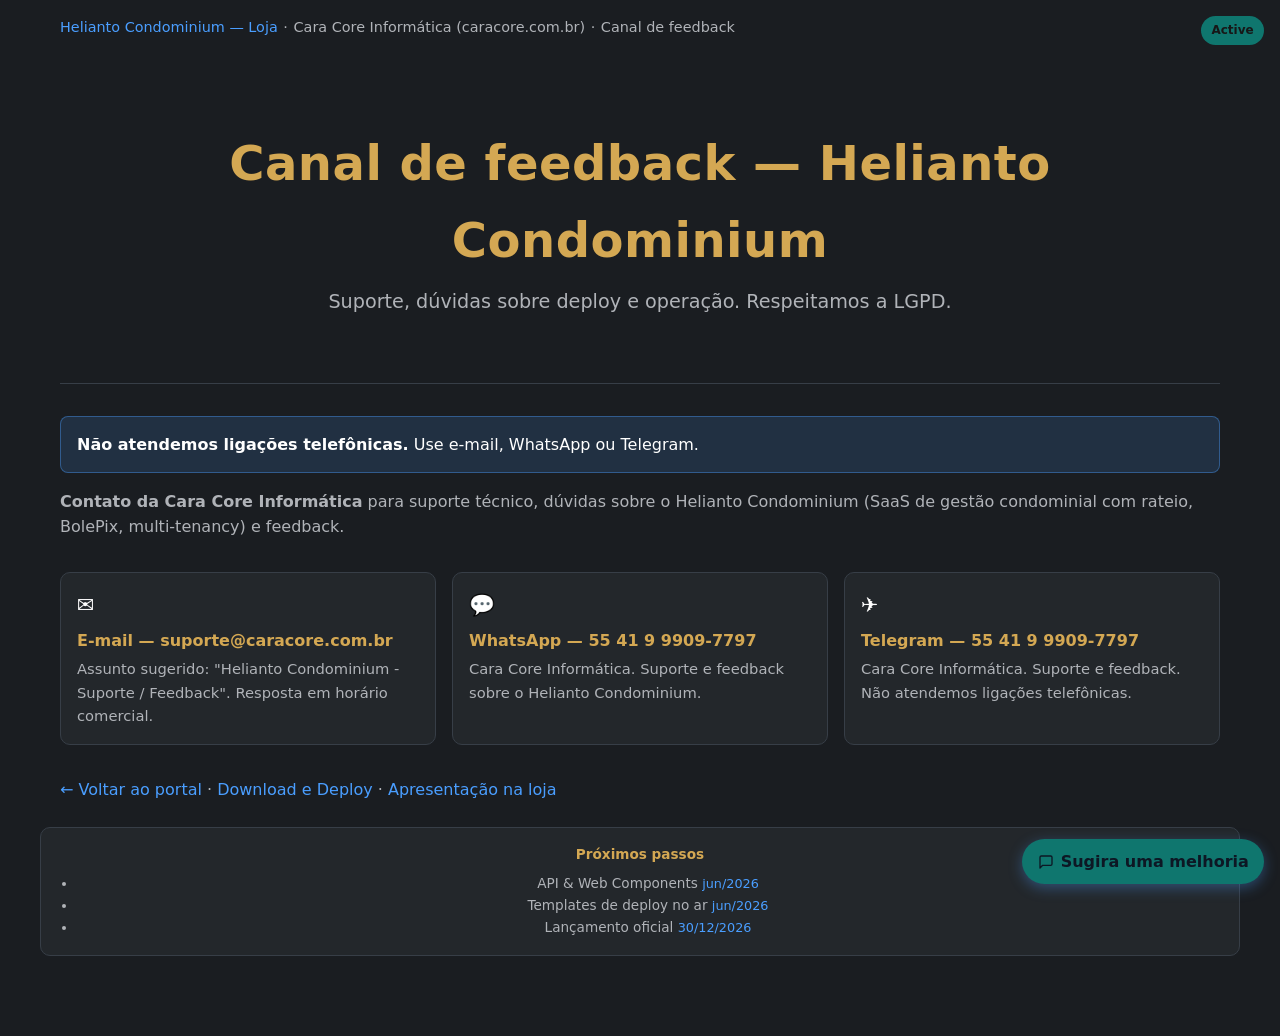
==== docs/feedback/index.html @ 145bb481 "fix: alinha docs/feedback/index.html e limpa assets obsoletos de CSO/PDV" ====
<!DOCTYPE html>
<html lang="pt-BR">
<head>
    <meta charset="UTF-8">
    <meta name="viewport" content="width=device-width, initial-scale=1.0">
    <title>Canal de feedback — Helianto Condominium | Cara Core Informática</title>
    <meta name="description" content="Suporte e feedback do Helianto Condominium: e-mail suporte@caracore.com.br, WhatsApp e Telegram. Plataforma SaaS de gestão condominial. Não atendemos ligações telefônicas.">
    <link rel="icon" href="../favicon.ico" type="image/x-icon">
    <link rel="stylesheet" href="../assets/css/styles.css">
    <link rel="stylesheet" href="../assets/caracore-core-typography.css">
    <link rel="stylesheet" href="../assets/caracore-institutional-components.css">
</head>
<body class="page-canal">
    <div class="wrapper">
        <nav class="breadcrumb" aria-label="Navegação">
            <a href="../index.html">Helianto Condominium — Loja</a>
            <span> · </span>
            <span>Cara Core Informática (caracore.com.br)</span>
            <span> · </span>
            <span>Canal de feedback</span>
        </nav>

        <header>
            <h1>Canal de feedback — Helianto Condominium</h1>
            <p class="subtitle">Suporte, dúvidas sobre deploy e operação. Respeitamos a LGPD.</p>
        </header>

        <div class="no-phone"><strong>Não atendemos ligações telefônicas.</strong> Use e-mail, WhatsApp ou Telegram.</div>

        <section class="intro">
            <p><strong>Contato da Cara Core Informática</strong> para suporte técnico, dúvidas sobre o Helianto Condominium (SaaS de gestão condominial com rateio, BolePix, multi-tenancy) e feedback.</p>
        </section>

        <section class="channels">
            <div class="channel-card" role="text">
                <div class="icon">✉️</div>
                <div class="title">E-mail — suporte@caracore.com.br</div>
                <div class="desc">Assunto sugerido: &quot;Helianto Condominium - Suporte / Feedback&quot;. Resposta em horário comercial.</div>
            </div>
            <div class="channel-card" role="text">
                <div class="icon">💬</div>
                <div class="title">WhatsApp — 55 41 9 9909-7797</div>
                <div class="desc">Cara Core Informática. Suporte e feedback sobre o Helianto Condominium.</div>
            </div>
            <div class="channel-card" role="text">
                <div class="icon">✈️</div>
                <div class="title">Telegram — 55 41 9 9909-7797</div>
                <div class="desc">Cara Core Informática. Suporte e feedback. Não atendemos ligações telefônicas.</div>
            </div>
        </section>

        <nav class="back">
            <a href="../index.html">← Voltar ao portal</a> · <a href="../download.html">Download e Deploy</a> · <a href="../index.html">Apresentação na loja</a>
        </nav>
    </div>
    <script src="../assets/js/main.js"></script>
    <div class="evo-beta-wrap" aria-hidden="true"><span class="evo-beta-badge" style="background-color: #0f766e;" title="Vitrine Oficial">Active<span class="evo-beta-tooltip">Esta é a loja oficial de releases e guias do Helianto Condominium.</span></span></div>
    <footer class="evo-roadmap-footer" role="contentinfo"><p class="evo-roadmap-title">Próximos passos</p><ul class="evo-roadmap-list"><li>API &amp; Web Components <span class="evo-roadmap-tag">jun/2026</span></li><li>Templates de deploy no ar <span class="evo-roadmap-tag">jun/2026</span></li><li>Lançamento oficial <span class="evo-roadmap-tag">30/12/2026</span></li></ul></footer>
    <div class="evo-feedback-fab"><a href="../canal-feedback.html" class="evo-feedback-btn" style="background-color: #0f766e;" aria-label="Canal de feedback da loja"><svg xmlns="http://www.w3.org/2000/svg" viewBox="0 0 24 24" fill="none" stroke="currentColor" stroke-width="2" stroke-linecap="round" stroke-linejoin="round"><path d="M21 15a2 2 0 0 1-2 2H7l-4 4V5a2 2 0 0 1 2-2h14a2 2 0 0 1 2 2z"/></svg> Sugira uma melhoria</a></div>
</body>
</html>
---- docs/assets/css/styles.css ----
:root {
    --bg-dark: #1a1d21;
    --bg-card: #23272b;
    --bg-card-hover: #2a2e33;
    --bg-elevated: #15191d;
    --text-primary: #ffffff;
    --text-secondary: #b0b3b8;
    --accent-gold: #d4a853;
    --accent-blue: #4a9eff;
    --accent-green: #47b36b;
    --accent-purple: #8b5cf6;
    --border: #373e47;
    --shadow: rgba(0, 0, 0, 0.3);
}

* {
    box-sizing: border-box;
}

body {
    background: var(--bg-dark);
    color: var(--text-primary);
    font-family: system-ui, "Segoe UI", Roboto, "Helvetica Neue", Arial, sans-serif;
    margin: 0;
    padding: 0;
    line-height: 1.6;
}

.wrapper {
    max-width: 1200px;
    margin: 0 auto;
    padding: 0 20px;
}

header {
    padding: 50px 20px;
    text-align: center;
    border-bottom: 1px solid var(--border);
    margin-bottom: 2rem;
}

h1 {
    color: var(--accent-gold);
    font-size: 3em;
    margin: 0 0 0.5rem 0;
    font-weight: 700;
}

.subtitle {
    color: var(--text-secondary);
    font-size: 1.2em;
    margin: 0 0 1rem 0;
    font-weight: 400;
}

.tagline {
    color: var(--text-primary);
    font-size: 1em;
    margin: 0;
    font-weight: 300;
}

section {
    margin-bottom: 2rem;
}

.methodology {
    display: grid;
    grid-template-columns: 1fr;
    gap: 1rem;
}

@media (min-width: 768px) {
    .methodology {
        grid-template-columns: repeat(2, 1fr);
    }
}

.card {
    background: var(--bg-card);
    border: 1px solid var(--border);
    border-radius: 8px;
    padding: 1.5rem;
    box-shadow: 0 2px 8px var(--shadow);
    transition: all 0.3s ease;
}

.card:hover {
    background: var(--bg-card-hover);
    box-shadow: 0 4px 12px var(--shadow);
}

.card h2 {
    color: var(--accent-gold);
    margin-top: 0;
    font-size: 1.5em;
    font-weight: 600;
}

.card p {
    color: var(--text-secondary);
    margin-bottom: 0;
}

.card-differential {
    border-left: 4px solid var(--accent-gold);
}

.nav-section-title {
    text-align: center;
    color: var(--text-secondary);
    font-size: 1.2em;
    margin: 2rem 0 1rem 0;
    font-weight: 500;
}

.nav-grid {
    display: grid;
    grid-template-columns: repeat(auto-fit, minmax(300px, 1fr));
    gap: 1rem;
    margin-bottom: 2rem;
}

.nav-card {
    background: var(--bg-card);
    border: 1px solid var(--border);
    border-radius: 8px;
    padding: 1.5rem;
    text-decoration: none;
    color: inherit;
    display: block;
    transition: all 0.3s ease;
    box-shadow: 0 2px 8px var(--shadow);
}

.nav-card:hover {
    background: var(--bg-card-hover);
    transform: translateY(-2px);
    box-shadow: 0 4px 12px var(--shadow);
    text-decoration: none;
    color: inherit;
}

.nav-card .icon {
    display: block;
    width: 48px;
    height: 48px;
    margin: 0 auto 1rem auto;
    color: var(--accent-blue);
}

.nav-card h3 {
    color: var(--accent-gold);
    margin: 0 0 0.5rem 0;
    font-size: 1.2em;
    font-weight: 600;
}

.nav-card p {
    color: var(--text-secondary);
    margin: 0;
    font-size: 0.9em;
}

.nav-card-ambiental .icon {
    color: #4ade80;
}

.nav-card-mineracao .icon {
    color: var(--accent-gold);
}

.nav-card-campo-largo .icon {
    color: var(--accent-blue);
}

.download-btn {
    display: inline-block;
    padding: 15px 30px;
    background: var(--accent-gold);
    color: var(--bg-dark);
    text-decoration: none;
    border-radius: 8px;
    font-size: 1.2em;
    font-weight: 600;
    transition: all 0.3s ease;
    margin-top: 1rem;
}

.download-btn:hover {
    background: #e6c055;
    transform: translateY(-2px);
    box-shadow: 0 4px 12px rgba(212, 168, 83, 0.3);
}

.note {
    font-style: italic;
    margin-top: 20px;
    color: var(--text-secondary);
}

.breadcrumb {
    display: flex;
    flex-wrap: wrap;
    align-items: center;
    gap: 0.35rem;
    padding: 1rem 0;
    margin-bottom: 1.25rem;
    color: var(--text-secondary);
    font-size: 0.9rem;
}

.breadcrumb a {
    color: var(--accent-blue);
    text-decoration: none;
}

.breadcrumb a:hover {
    text-decoration: underline;
}

.cso-launch-banner {
    border: 1px solid rgba(74, 158, 255, 0.3);
    border-left: 5px solid var(--accent-blue);
    border-radius: 10px;
    background: linear-gradient(90deg, rgba(74, 158, 255, 0.16), rgba(74, 158, 255, 0.05));
    padding: 1rem 1.25rem;
    margin-bottom: 1rem;
}

.cso-launch-label {
    margin: 0 0 0.35rem 0;
    color: var(--accent-blue);
    font-weight: 700;
    letter-spacing: 0.03em;
    text-transform: uppercase;
    font-size: 0.78rem;
}

.cso-launch-date {
    margin: 0;
    color: var(--text-primary);
}

.cso-prelaunch-banner {
    border: 1px solid rgba(212, 168, 83, 0.35);
    border-left: 5px solid var(--accent-gold);
    border-radius: 10px;
    background: linear-gradient(90deg, rgba(212, 168, 83, 0.12), rgba(74, 158, 255, 0.07));
    padding: 1rem 1.25rem;
}

.cso-prelaunch-label {
    margin: 0 0 0.35rem 0;
    color: var(--accent-gold);
    font-weight: 700;
    letter-spacing: 0.03em;
    text-transform: uppercase;
    font-size: 0.78rem;
}

.cso-prelaunch-title {
    margin: 0;
    color: var(--text-primary);
}

.hero-cta {
    background: var(--bg-card);
    border: 1px solid var(--border);
    border-radius: 12px;
    padding: 1.5rem;
    box-shadow: 0 2px 8px var(--shadow);
}

.hero-label {
    margin: 0 0 0.5rem 0;
    color: var(--accent-blue);
    font-weight: 700;
    font-size: 0.85rem;
    letter-spacing: 0.02em;
    text-transform: uppercase;
}

.hero-title {
    margin: 0;
    color: var(--text-primary);
    font-size: 2rem;
    line-height: 1.2;
}

.hero-contexto-cliente {
    margin: 1.2rem 0;
}

.hero-contexto-cliente img {
    width: 100%;
    max-width: 720px;
    height: auto;
    display: block;
    border-radius: 10px;
    border: 1px solid var(--border);
}

.hero-contexto-caption {
    margin-top: 0.7rem;
    color: var(--text-secondary);
    font-size: 0.92rem;
}

.hero-desc {
    color: var(--text-secondary);
}

.cta-buttons {
    display: flex;
    flex-wrap: wrap;
    gap: 0.75rem;
    margin: 1.25rem 0;
}

.cta-btn {
    display: inline-flex;
    align-items: center;
    justify-content: center;
    padding: 0.72rem 1.1rem;
    border-radius: 8px;
    border: 1px solid transparent;
    text-decoration: none;
    font-weight: 600;
    transition: all 0.25s ease;
}

.cta-btn-primary {
    background: var(--accent-gold);
    border-color: var(--accent-gold);
    color: #171717;
}

.cta-btn-primary:hover {
    background: #e6c055;
    border-color: #e6c055;
    transform: translateY(-1px);
}

.cta-btn-secondary {
    background: transparent;
    border-color: var(--accent-blue);
    color: var(--accent-blue);
}

.cta-btn-secondary:hover {
    background: rgba(74, 158, 255, 0.12);
}

.hero-pillars {
    display: grid;
    grid-template-columns: repeat(3, minmax(0, 1fr));
    gap: 0.75rem;
}

.hero-pillar-item {
    background: #1f2328;
    border: 1px solid var(--border);
    border-radius: 8px;
    padding: 0.85rem;
    color: var(--text-primary);
}

.hero-pillar-item span {
    color: var(--text-secondary);
    font-size: 0.9rem;
}

.cso-content {
    display: grid;
    gap: 1.1rem;
}

.cso-overview,
.cso-tech-specs,
.cso-launch-info,
.cso-links {
    background: var(--bg-card);
    border: 1px solid var(--border);
    border-radius: 10px;
    padding: 1.1rem 1.2rem;
}

.cso-overview h3,
.cso-tech-specs h3,
.cso-launch-info h3,
.cso-links h3 {
    margin: 0 0 0.7rem 0;
    color: var(--accent-gold);
}

.cso-overview p,
.cso-tech-specs p,
.cso-launch-info p,
.cso-links li {
    color: var(--text-secondary);
}

.cso-links ul {
    margin: 0;
    padding-left: 1rem;
}

.cso-links a {
    color: var(--accent-blue);
    text-decoration: none;
}

.cso-links a:hover {
    text-decoration: underline;
}

.cso-features-grid {
    display: grid;
    grid-template-columns: repeat(3, minmax(0, 1fr));
    gap: 1rem;
}

.cso-feature-card {
    background: var(--bg-card);
    border: 1px solid var(--border);
    border-radius: 10px;
    padding: 1rem;
    box-shadow: 0 2px 8px var(--shadow);
}

.cso-feature-card h4 {
    margin: 0 0 0.5rem 0;
    color: var(--accent-gold);
}

.cso-feature-card p {
    margin: 0;
    color: var(--text-secondary);
}

.specs-grid {
    display: grid;
    grid-template-columns: repeat(2, minmax(0, 1fr));
    gap: 0.7rem;
}

.spec-item {
    background: var(--bg-elevated);
    border: 1px solid var(--border);
    border-radius: 8px;
    padding: 0.65rem 0.75rem;
    color: var(--text-secondary);
}

.download-notice {
    background: rgba(74, 158, 255, 0.15);
    border: 1px solid rgba(74, 158, 255, 0.4);
    border-radius: 8px;
    padding: 0.9rem 1rem;
    color: var(--text-primary);
}

.download-back,
.feedback-back {
    margin: 1.25rem 0 2rem 0;
    display: flex;
    flex-wrap: wrap;
    gap: 0.65rem;
}

.page-feedback .wrapper,
.download-page .wrapper {
    padding-bottom: 2rem;
}

.requirements-section ul,
.verification-section ul,
.installation-section ol {
    color: var(--text-secondary);
    margin: 0;
    padding-left: 1.15rem;
}

.requirements-section li,
.verification-section li,
.installation-section li {
    margin-bottom: 0.5rem;
}

.no-phone {
    background: rgba(74, 158, 255, 0.15);
    border: 1px solid rgba(74, 158, 255, 0.4);
    color: var(--text-primary);
    border-radius: 8px;
    padding: 0.9rem 1rem;
    margin-bottom: 1rem;
}

.intro {
    color: var(--text-secondary);
}

.channels {
    display: grid;
    grid-template-columns: repeat(3, minmax(0, 1fr));
    gap: 1rem;
}

.channel-card {
    background: var(--bg-card);
    border: 1px solid var(--border);
    border-radius: 10px;
    text-decoration: none;
    color: inherit;
    padding: 1rem;
    transition: all 0.25s ease;
}

.channel-card:hover {
    background: var(--bg-card-hover);
    transform: translateY(-2px);
}

.channel-card .icon {
    font-size: 1.3rem;
    margin-bottom: 0.35rem;
}

.channel-card .title {
    color: var(--accent-gold);
    font-weight: 600;
    margin-bottom: 0.25rem;
}

.channel-card .desc {
    color: var(--text-secondary);
    font-size: 0.92rem;
}

.back,
.back-nav {
    margin: 1.5rem 0;
    color: var(--text-secondary);
}

.back a,
.back-nav a {
    color: var(--accent-blue);
    text-decoration: none;
}

.back a:hover,
.back-nav a:hover {
    text-decoration: underline;
}

.evo-beta-wrap {
    position: fixed;
    top: 1rem;
    right: 1rem;
    z-index: 30;
}

.evo-beta-badge {
    position: relative;
    display: inline-block;
    background: rgba(212, 168, 83, 0.95);
    color: #171717;
    border-radius: 999px;
    font-size: 0.75rem;
    font-weight: 700;
    padding: 0.3rem 0.65rem;
    cursor: default;
}

.evo-beta-tooltip {
    display: none;
    position: absolute;
    top: calc(100% + 8px);
    right: 0;
    width: 250px;
    background: var(--bg-card);
    border: 1px solid var(--border);
    color: var(--text-secondary);
    border-radius: 8px;
    padding: 0.7rem;
    font-size: 0.8rem;
    font-weight: 400;
    box-shadow: 0 2px 12px var(--shadow);
}

.evo-beta-badge:hover .evo-beta-tooltip {
    display: block;
}

.evo-roadmap-footer {
    max-width: 1200px;
    margin: 1.5rem auto 5rem auto;
    padding: 1rem 1.25rem;
    border: 1px solid var(--border);
    border-radius: 10px;
    background: var(--bg-card);
}

.evo-roadmap-title {
    margin: 0 0 0.5rem 0;
    color: var(--accent-gold);
    font-weight: 700;
}

.evo-roadmap-list {
    margin: 0;
    padding-left: 1rem;
    color: var(--text-secondary);
}

.evo-roadmap-tag {
    color: var(--accent-blue);
    font-size: 0.8rem;
}

.evo-feedback-fab {
    position: fixed;
    right: 1rem;
    bottom: 1rem;
    z-index: 25;
}

.evo-feedback-btn {
    display: inline-flex;
    align-items: center;
    gap: 0.45rem;
    background: var(--accent-blue);
    color: #0d1724;
    font-weight: 700;
    text-decoration: none;
    border-radius: 999px;
    padding: 0.6rem 0.95rem;
    box-shadow: 0 4px 14px rgba(74, 158, 255, 0.35);
}

.evo-feedback-btn svg {
    width: 16px;
    height: 16px;
}

.evo-feedback-btn:hover {
    background: #5cacf8;
}

footer {
    background: var(--bg-card);
    border-top: 1px solid var(--border);
    padding: 28px 20px;
    margin-top: 2rem;
    font-size: 0.85rem;
    color: var(--text-secondary);
    text-align: center;
}

footer p {
    margin-bottom: 8px;
}

footer a {
    color: var(--accent-blue);
    text-decoration: none;
}

footer a:hover {
    text-decoration: underline;
}

footer .soberania {
    margin-top: 16px;
    font-size: 0.8rem;
    opacity: 0.9;
}

footer .apostila-rodape {
    margin-top: 20px;
    padding-top: 12px;
    border-top: 1px solid rgba(55, 62, 71, 0.6);
    font-size: 0.75rem;
    opacity: 0.85;
}

footer .apostila-rodape a {
    color: var(--accent-gold);
}

/* Countdown styles */
#countdown {
    font-size: 1.5em;
    color: var(--accent-gold);
    margin: 1rem 0;
}

/* Feedback form styles */
.feedback-form {
    background: var(--bg-card);
    border: 1px solid var(--border);
    border-radius: 8px;
    padding: 1.5rem;
    margin-top: 1rem;
}

.feedback-form h3 {
    color: var(--accent-gold);
    margin-top: 0;
}

.feedback-form label {
    display: block;
    margin-bottom: 0.5rem;
    color: var(--text-secondary);
}

.feedback-form input,
.feedback-form textarea {
    width: 100%;
    padding: 0.5rem;
    margin-bottom: 1rem;
    background: var(--bg-dark);
    border: 1px solid var(--border);
    border-radius: 4px;
    color: var(--text-primary);
    font-family: inherit;
}

.feedback-form button {
    background: var(--accent-blue);
    color: white;
    border: none;
    padding: 0.75rem 1.5rem;
    border-radius: 4px;
    cursor: pointer;
    font-family: inherit;
    font-weight: 500;
    transition: background 0.3s ease;
}

.feedback-form button:hover {
    background: #3a8eff;
}

/* Responsive adjustments */
@media (max-width: 768px) {
    h1 {
        font-size: 2.5em;
    }

    .hero-title {
        font-size: 1.55rem;
    }

    .hero-pillars {
        grid-template-columns: 1fr;
    }

    .channels {
        grid-template-columns: 1fr;
    }

    .cso-features-grid,
    .specs-grid {
        grid-template-columns: 1fr;
    }

    .cta-buttons {
        flex-direction: column;
    }

    .cta-btn {
        width: 100%;
    }

    .evo-beta-wrap {
        top: auto;
        right: auto;
        left: 1rem;
        bottom: 4.2rem;
    }

    .evo-feedback-fab {
        right: 0.75rem;
        bottom: 0.75rem;
    }

    .evo-feedback-btn {
        font-size: 0.85rem;
        padding: 0.55rem 0.8rem;
    }

    .nav-grid {
        grid-template-columns: 1fr;
    }

    .methodology {
        grid-template-columns: 1fr;
    }
}
---- docs/assets/caracore-core-typography.css ----
﻿:root {
  --cc-font-heading: "Segoe UI", system-ui, Tahoma, sans-serif;
  --cc-font-body: "Segoe UI", system-ui, Arial, sans-serif;
}

:where(body) {
  font-family: var(--cc-font-body);
  line-height: 1.5;
}

:where(h1, h2, h3, h4, h5, h6) {
  font-family: var(--cc-font-heading);
  letter-spacing: 0.01em;
}

:where(button, input, select, textarea, .btn) {
  font-family: var(--cc-font-body);
}
---- docs/assets/caracore-institutional-components.css ----
﻿:root {
  --cc-i-surface: #f8fafc;
  --cc-i-border: #dbe5ef;
  --cc-i-text: #203246;
  --cc-i-muted: #5d6f82;
  --cc-i-link: #0a6b85;
}

/* Apply only when page opts in with cc-i-page to avoid product visual drift */
body.cc-i-page {
  color: var(--cc-i-text);
}

body.cc-i-page .cc-i-topbar {
  max-width: 980px;
  margin: 16px auto 0;
  padding: 10px 14px;
  border: 1px solid var(--cc-i-border);
  border-radius: 10px;
  background: var(--cc-i-surface);
  font-size: 0.95rem;
}

body.cc-i-page .cc-i-backlink {
  color: var(--cc-i-link);
  text-decoration: none;
  font-weight: 600;
}

body.cc-i-page .cc-i-backlink:hover {
  text-decoration: underline;
}

body.cc-i-page .cc-i-muted {
  color: var(--cc-i-muted);
}

body.cc-i-page .cc-i-card {
  border-radius: 12px;
}
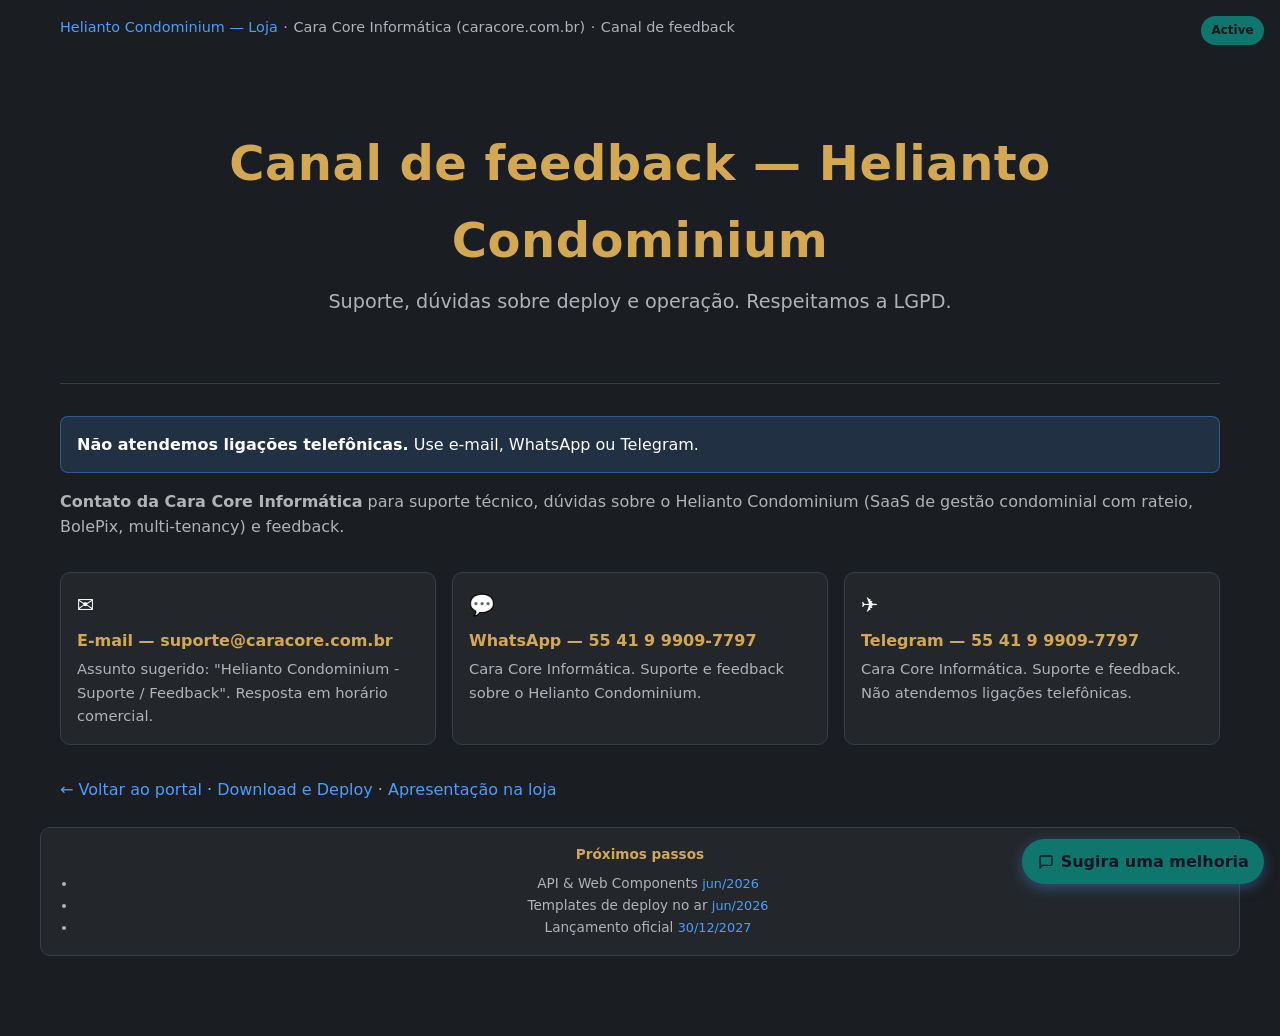
==== commit 31238b3d: "fix: altera data de lancamento do Helianto para 30 de dezembro de 2027" ====
--- a/docs/feedback/index.html
+++ b/docs/feedback/index.html
@@ -55,7 +55,7 @@
     </div>
     <script src="../assets/js/main.js"></script>
     <div class="evo-beta-wrap" aria-hidden="true"><span class="evo-beta-badge" style="background-color: #0f766e;" title="Vitrine Oficial">Active<span class="evo-beta-tooltip">Esta é a loja oficial de releases e guias do Helianto Condominium.</span></span></div>
-    <footer class="evo-roadmap-footer" role="contentinfo"><p class="evo-roadmap-title">Próximos passos</p><ul class="evo-roadmap-list"><li>API &amp; Web Components <span class="evo-roadmap-tag">jun/2026</span></li><li>Templates de deploy no ar <span class="evo-roadmap-tag">jun/2026</span></li><li>Lançamento oficial <span class="evo-roadmap-tag">30/12/2026</span></li></ul></footer>
+    <footer class="evo-roadmap-footer" role="contentinfo"><p class="evo-roadmap-title">Próximos passos</p><ul class="evo-roadmap-list"><li>API &amp; Web Components <span class="evo-roadmap-tag">jun/2026</span></li><li>Templates de deploy no ar <span class="evo-roadmap-tag">jun/2026</span></li><li>Lançamento oficial <span class="evo-roadmap-tag">30/12/2027</span></li></ul></footer>
     <div class="evo-feedback-fab"><a href="../canal-feedback.html" class="evo-feedback-btn" style="background-color: #0f766e;" aria-label="Canal de feedback da loja"><svg xmlns="http://www.w3.org/2000/svg" viewBox="0 0 24 24" fill="none" stroke="currentColor" stroke-width="2" stroke-linecap="round" stroke-linejoin="round"><path d="M21 15a2 2 0 0 1-2 2H7l-4 4V5a2 2 0 0 1 2-2h14a2 2 0 0 1 2 2z"/></svg> Sugira uma melhoria</a></div>
 </body>
 </html>
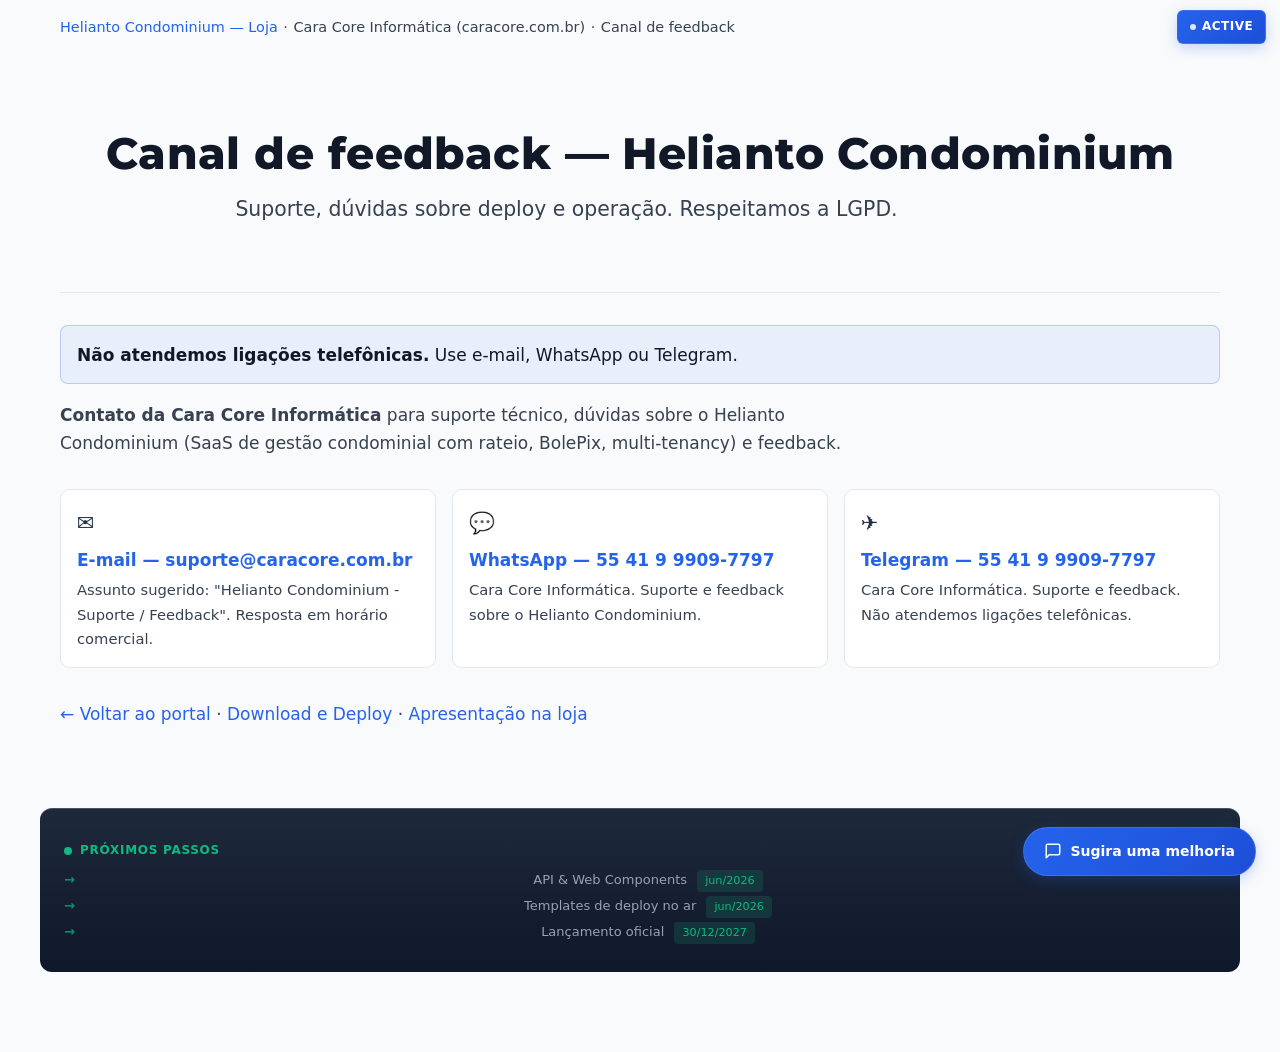
==== commit a04bfc58: "Refactor documentation and styles for Helianto Condominium - Updated index.html to replace styles wi" ====
--- a/docs/feedback/index.html
+++ b/docs/feedback/index.html
@@ -6,11 +6,13 @@
     <title>Canal de feedback — Helianto Condominium | Cara Core Informática</title>
     <meta name="description" content="Suporte e feedback do Helianto Condominium: e-mail suporte@caracore.com.br, WhatsApp e Telegram. Plataforma SaaS de gestão condominial. Não atendemos ligações telefônicas.">
     <link rel="icon" href="../favicon.ico" type="image/x-icon">
+    <link rel="stylesheet" href="../assets/caracore-tokens.css">
+    <link rel="stylesheet" href="../assets/caracore-core-typography.css">
     <link rel="stylesheet" href="../assets/css/styles.css">
-    <link rel="stylesheet" href="../assets/caracore-core-typography.css">
     <link rel="stylesheet" href="../assets/caracore-institutional-components.css">
+    <link rel="stylesheet" href="../assets/evolution-status/evolution-status.css">
 </head>
-<body class="page-canal">
+<body class="page-feedback cc-i-page">
     <div class="wrapper">
         <nav class="breadcrumb" aria-label="Navegação">
             <a href="../index.html">Helianto Condominium — Loja</a>
@@ -54,8 +56,8 @@
         </nav>
     </div>
     <script src="../assets/js/main.js"></script>
-    <div class="evo-beta-wrap" aria-hidden="true"><span class="evo-beta-badge" style="background-color: #0f766e;" title="Vitrine Oficial">Active<span class="evo-beta-tooltip">Esta é a loja oficial de releases e guias do Helianto Condominium.</span></span></div>
+    <div class="evo-beta-wrap" aria-hidden="true"><span class="evo-beta-badge" title="Vitrine Oficial">Active<span class="evo-beta-tooltip">Esta é a loja oficial de releases e guias do Helianto Condominium.</span></span></div>
     <footer class="evo-roadmap-footer" role="contentinfo"><p class="evo-roadmap-title">Próximos passos</p><ul class="evo-roadmap-list"><li>API &amp; Web Components <span class="evo-roadmap-tag">jun/2026</span></li><li>Templates de deploy no ar <span class="evo-roadmap-tag">jun/2026</span></li><li>Lançamento oficial <span class="evo-roadmap-tag">30/12/2027</span></li></ul></footer>
-    <div class="evo-feedback-fab"><a href="../canal-feedback.html" class="evo-feedback-btn" style="background-color: #0f766e;" aria-label="Canal de feedback da loja"><svg xmlns="http://www.w3.org/2000/svg" viewBox="0 0 24 24" fill="none" stroke="currentColor" stroke-width="2" stroke-linecap="round" stroke-linejoin="round"><path d="M21 15a2 2 0 0 1-2 2H7l-4 4V5a2 2 0 0 1 2-2h14a2 2 0 0 1 2 2z"/></svg> Sugira uma melhoria</a></div>
+    <div class="evo-feedback-fab"><a href="../canal-feedback.html" class="evo-feedback-btn" aria-label="Canal de feedback da loja"><svg xmlns="http://www.w3.org/2000/svg" viewBox="0 0 24 24" fill="none" stroke="currentColor" stroke-width="2" stroke-linecap="round" stroke-linejoin="round"><path d="M21 15a2 2 0 0 1-2 2H7l-4 4V5a2 2 0 0 1 2-2h14a2 2 0 0 1 2 2z"/></svg> Sugira uma melhoria</a></div>
 </body>
 </html>
--- a/docs/assets/caracore-tokens.css
+++ b/docs/assets/caracore-tokens.css
@@ -0,0 +1,105 @@
+/**
+ * Cara Core / Helianto — Design Tokens
+ * Fonte única de verdade para cores, tipografia, espaçamento e sombras.
+ */
+:root {
+  /* Marca Helianto */
+  --cc-primary: #2563eb;
+  --cc-primary-hover: #1d4ed8;
+  --cc-primary-dark: #1e3a8a;
+  --cc-primary-light: #3b82f6;
+  --cc-secondary: #0f766e;
+  --cc-secondary-hover: #0d6560;
+  --cc-accent: #10b981;
+  --cc-accent-hover: #059669;
+  --cc-accent-warm: #f59e0b;
+  --cc-accent-warm-hover: #d97706;
+
+  /* Neutros */
+  --cc-bg: #f9fafb;
+  --cc-bg-muted: #f3f4f6;
+  --cc-surface: #ffffff;
+  --cc-surface-hover: #f9fafb;
+  --cc-elevated: #f3f4f6;
+  --cc-text: #111827;
+  --cc-text-body: #374151;
+  --cc-text-muted: #6b7280;
+  --cc-text-subtle: #475569;
+  --cc-border: #e5e7eb;
+  --cc-border-strong: #dbe5ef;
+
+  /* Tipografia */
+  --cc-font-size-base: 17px;
+  --cc-font-size-sm: 0.9rem;
+  --cc-font-size-lg: 1.15rem;
+  --cc-line-height: 1.65;
+  --cc-line-height-heading: 1.25;
+  --cc-font-weight-heading: 800;
+  --cc-font-weight-semibold: 700;
+  --cc-font-weight-medium: 600;
+
+  /* Espaçamento */
+  --cc-space-xs: 0.35rem;
+  --cc-space-sm: 0.75rem;
+  --cc-space-md: 1rem;
+  --cc-space-lg: 1.5rem;
+  --cc-space-xl: 2rem;
+  --cc-space-2xl: 2.5rem;
+  --cc-space-3xl: 3rem;
+
+  /* Raios e sombras */
+  --cc-radius-sm: 8px;
+  --cc-radius-md: 10px;
+  --cc-radius-lg: 12px;
+  --cc-radius-pill: 999px;
+  --cc-shadow-sm: 0 1px 3px rgba(0, 0, 0, 0.05);
+  --cc-shadow-md: 0 4px 6px -1px rgba(0, 0, 0, 0.05), 0 2px 4px -1px rgba(0, 0, 0, 0.02);
+  --cc-shadow-lg: 0 6px 12px rgba(0, 0, 0, 0.05);
+  --cc-shadow-primary: 0 4px 14px rgba(37, 99, 235, 0.25);
+  --cc-shadow-accent: 0 4px 14px rgba(16, 185, 129, 0.2);
+
+  /* Badges temáticos */
+  --cc-badge-security-bg: #dbeafe;
+  --cc-badge-security-text: #1e40af;
+  --cc-badge-finance-bg: #d1fae5;
+  --cc-badge-finance-text: #065f46;
+  --cc-badge-infra-bg: #fef3c7;
+  --cc-badge-infra-text: #92400e;
+
+  /* Aliases legados (styles.css existente) */
+  --bg-dark: var(--cc-bg);
+  --bg-card: var(--cc-surface);
+  --bg-card-hover: var(--cc-surface-hover);
+  --bg-elevated: var(--cc-elevated);
+  --text-primary: var(--cc-text);
+  --text-secondary: var(--cc-text-body);
+  --accent-gold: var(--cc-accent-warm);
+  --accent-blue: var(--cc-primary);
+  --accent-green: var(--cc-accent);
+  --accent-purple: #8b5cf6;
+  --border: var(--cc-border);
+  --shadow: rgba(0, 0, 0, 0.05);
+
+  /* Aliases institucionais */
+  --cc-i-surface: var(--cc-surface);
+  --cc-i-border: var(--cc-border-strong);
+  --cc-i-text: #203246;
+  --cc-i-muted: #5d6f82;
+  --cc-i-link: var(--cc-secondary);
+
+  /* Aliases evolution-status */
+  --evo-emerald-50: #ecfdf5;
+  --evo-emerald-100: #d1fae5;
+  --evo-emerald-500: var(--cc-accent);
+  --evo-emerald-600: var(--cc-accent-hover);
+  --evo-emerald-700: #047857;
+  --evo-space-800: #1e293b;
+  --evo-space-700: #334155;
+  --evo-space-600: #475569;
+  --evo-space-500: #64748b;
+  --evo-space-400: #94a3b8;
+  --evo-white: #f8fafc;
+  --evo-shadow: var(--cc-shadow-accent);
+  --evo-radius: var(--cc-radius-sm);
+  --evo-radius-sm: 6px;
+}
--- a/docs/assets/caracore-core-typography.css
+++ b/docs/assets/caracore-core-typography.css
@@ -1,6 +1,8 @@
-﻿:root {
-  --cc-font-heading: "Segoe UI", system-ui, Tahoma, sans-serif;
-  --cc-font-body: "Segoe UI", system-ui, Arial, sans-serif;
+@import url("https://fonts.googleapis.com/css2?family=Montserrat:wght@500;600;700&family=Source+Sans+3:wght@400;500;600&display=swap");
+
+:root {
+  --cc-font-heading: "Montserrat", "Segoe UI", Tahoma, sans-serif;
+  --cc-font-body: "Source Sans 3", "Segoe UI", Arial, sans-serif;
 }
 
 :where(body) {
--- a/docs/assets/css/styles.css
+++ b/docs/assets/css/styles.css
@@ -1,29 +1,21 @@
-:root {
-    --bg-dark: #1a1d21;
-    --bg-card: #23272b;
-    --bg-card-hover: #2a2e33;
-    --bg-elevated: #15191d;
-    --text-primary: #ffffff;
-    --text-secondary: #b0b3b8;
-    --accent-gold: #d4a853;
-    --accent-blue: #4a9eff;
-    --accent-green: #47b36b;
-    --accent-purple: #8b5cf6;
-    --border: #373e47;
-    --shadow: rgba(0, 0, 0, 0.3);
-}
+/* Helianto Store — estilos principais (requer caracore-tokens.css) */
 
 * {
     box-sizing: border-box;
 }
 
 body {
-    background: var(--bg-dark);
-    color: var(--text-primary);
+    background: var(--cc-bg);
+    color: var(--cc-text-body);
     font-family: system-ui, "Segoe UI", Roboto, "Helvetica Neue", Arial, sans-serif;
+    font-size: var(--cc-font-size-base);
+    line-height: var(--cc-line-height);
     margin: 0;
     padding: 0;
-    line-height: 1.6;
+}
+
+body.cc-i-page {
+    color: var(--cc-i-text);
 }
 
 .wrapper {
@@ -35,29 +27,54 @@
 header {
     padding: 50px 20px;
     text-align: center;
-    border-bottom: 1px solid var(--border);
+    border-bottom: 1px solid var(--cc-border);
     margin-bottom: 2rem;
 }
 
+h1, h2, h3, h4 {
+    color: var(--cc-text);
+    font-weight: var(--cc-font-weight-heading);
+    line-height: var(--cc-line-height-heading);
+    margin-top: 0;
+    margin-bottom: 0.75rem;
+}
+
 h1 {
-    color: var(--accent-gold);
-    font-size: 3em;
-    margin: 0 0 0.5rem 0;
-    font-weight: 700;
+    font-size: 2.75rem;
+}
+
+h2 {
+    font-size: 2rem;
+    border-bottom: 2px solid var(--cc-border);
+    padding-bottom: 0.5rem;
+    margin-top: 2rem;
+}
+
+h3 {
+    font-size: 1.45rem;
+}
+
+p {
+    max-width: 75ch;
+    margin-bottom: 1.25rem;
+}
+
+.text-muted {
+    color: var(--cc-text-muted);
 }
 
 .subtitle {
-    color: var(--text-secondary);
+    color: var(--cc-text-body);
     font-size: 1.2em;
     margin: 0 0 1rem 0;
     font-weight: 400;
 }
 
 .tagline {
-    color: var(--text-primary);
-    font-size: 1em;
+    color: var(--cc-text-muted);
+    font-size: var(--cc-font-size-sm);
     margin: 0;
-    font-weight: 300;
+    font-weight: 400;
 }
 
 section {
@@ -77,38 +94,57 @@
 }
 
 .card {
-    background: var(--bg-card);
-    border: 1px solid var(--border);
-    border-radius: 8px;
-    padding: 1.5rem;
-    box-shadow: 0 2px 8px var(--shadow);
-    transition: all 0.3s ease;
+    background: var(--cc-surface);
+    border: 1px solid var(--cc-border);
+    border-radius: var(--cc-radius-sm);
+    padding: var(--cc-space-lg);
+    box-shadow: var(--cc-shadow-sm);
+    transition: box-shadow 0.25s ease, transform 0.25s ease;
 }
 
 .card:hover {
-    background: var(--bg-card-hover);
-    box-shadow: 0 4px 12px var(--shadow);
-}
-
-.card h2 {
-    color: var(--accent-gold);
+    background: var(--cc-surface-hover);
+    box-shadow: var(--cc-shadow-md);
+}
+
+.card h2,
+.card h3 {
+    color: var(--cc-primary);
     margin-top: 0;
-    font-size: 1.5em;
-    font-weight: 600;
+    font-weight: var(--cc-font-weight-medium);
 }
 
 .card p {
-    color: var(--text-secondary);
+    color: var(--cc-text-body);
     margin-bottom: 0;
 }
 
+.card--accent-green {
+    border-left: 4px solid var(--cc-accent);
+}
+
+.card--accent-blue {
+    border-left: 4px solid var(--cc-primary-light);
+}
+
+.card--accent-amber {
+    border-left: 4px solid var(--cc-accent-warm);
+}
+
 .card-differential {
-    border-left: 4px solid var(--accent-gold);
+    border-left: 4px solid var(--cc-accent-warm);
+}
+
+.card-actions {
+    display: flex;
+    flex-wrap: wrap;
+    gap: 0.65rem;
+    margin-top: var(--cc-space-md);
 }
 
 .nav-section-title {
     text-align: center;
-    color: var(--text-secondary);
+    color: var(--cc-text-body);
     font-size: 1.2em;
     margin: 2rem 0 1rem 0;
     font-weight: 500;
@@ -122,21 +158,21 @@
 }
 
 .nav-card {
-    background: var(--bg-card);
-    border: 1px solid var(--border);
-    border-radius: 8px;
-    padding: 1.5rem;
+    background: var(--cc-surface);
+    border: 1px solid var(--cc-border);
+    border-radius: var(--cc-radius-sm);
+    padding: var(--cc-space-lg);
     text-decoration: none;
     color: inherit;
     display: block;
-    transition: all 0.3s ease;
-    box-shadow: 0 2px 8px var(--shadow);
+    transition: transform 0.25s ease, box-shadow 0.25s ease;
+    box-shadow: var(--cc-shadow-sm);
 }
 
 .nav-card:hover {
-    background: var(--bg-card-hover);
+    background: var(--cc-surface-hover);
     transform: translateY(-2px);
-    box-shadow: 0 4px 12px var(--shadow);
+    box-shadow: var(--cc-shadow-lg);
     text-decoration: none;
     color: inherit;
 }
@@ -146,18 +182,18 @@
     width: 48px;
     height: 48px;
     margin: 0 auto 1rem auto;
-    color: var(--accent-blue);
+    color: var(--cc-primary);
 }
 
 .nav-card h3 {
-    color: var(--accent-gold);
+    color: var(--cc-primary);
     margin: 0 0 0.5rem 0;
     font-size: 1.2em;
-    font-weight: 600;
+    font-weight: var(--cc-font-weight-medium);
 }
 
 .nav-card p {
-    color: var(--text-secondary);
+    color: var(--cc-text-body);
     margin: 0;
     font-size: 0.9em;
 }
@@ -167,51 +203,51 @@
 }
 
 .nav-card-mineracao .icon {
-    color: var(--accent-gold);
+    color: var(--cc-accent-warm);
 }
 
 .nav-card-campo-largo .icon {
-    color: var(--accent-blue);
+    color: var(--cc-primary);
 }
 
 .download-btn {
     display: inline-block;
     padding: 15px 30px;
-    background: var(--accent-gold);
-    color: var(--bg-dark);
+    background: var(--cc-primary);
+    color: #ffffff;
     text-decoration: none;
-    border-radius: 8px;
+    border-radius: var(--cc-radius-sm);
     font-size: 1.2em;
-    font-weight: 600;
-    transition: all 0.3s ease;
+    font-weight: var(--cc-font-weight-medium);
+    transition: background 0.25s ease, transform 0.25s ease, box-shadow 0.25s ease;
     margin-top: 1rem;
 }
 
 .download-btn:hover {
-    background: #e6c055;
+    background: var(--cc-primary-hover);
     transform: translateY(-2px);
-    box-shadow: 0 4px 12px rgba(212, 168, 83, 0.3);
+    box-shadow: var(--cc-shadow-primary);
 }
 
 .note {
     font-style: italic;
     margin-top: 20px;
-    color: var(--text-secondary);
+    color: var(--cc-text-body);
 }
 
 .breadcrumb {
     display: flex;
     flex-wrap: wrap;
     align-items: center;
-    gap: 0.35rem;
+    gap: var(--cc-space-xs);
     padding: 1rem 0;
     margin-bottom: 1.25rem;
-    color: var(--text-secondary);
-    font-size: 0.9rem;
+    color: var(--cc-text-body);
+    font-size: var(--cc-font-size-sm);
 }
 
 .breadcrumb a {
-    color: var(--accent-blue);
+    color: var(--cc-primary);
     text-decoration: none;
 }
 
@@ -219,19 +255,52 @@
     text-decoration: underline;
 }
 
+/* Banners institucionais */
 .cso-launch-banner {
-    border: 1px solid rgba(74, 158, 255, 0.3);
-    border-left: 5px solid var(--accent-blue);
-    border-radius: 10px;
-    background: linear-gradient(90deg, rgba(74, 158, 255, 0.16), rgba(74, 158, 255, 0.05));
-    padding: 1rem 1.25rem;
-    margin-bottom: 1rem;
+    border-radius: var(--cc-radius-lg);
+    padding: var(--cc-space-lg) var(--cc-space-xl);
+    margin-bottom: var(--cc-space-lg);
+}
+
+.cso-launch-banner--official {
+    background: linear-gradient(135deg, var(--cc-primary-dark), var(--cc-secondary));
+    color: #ffffff;
+    border: none;
+}
+
+.cso-launch-banner--official .cso-launch-label {
+    display: inline-block;
+    background: var(--cc-accent);
+    color: #ffffff;
+    padding: 0.2rem 0.6rem;
+    border-radius: var(--cc-radius-sm);
+}
+
+.cso-launch-banner--official .cso-launch-date {
+    color: #ffffff;
+    font-size: 1.1rem;
+    line-height: 1.5;
+}
+
+.cso-launch-banner--sovereignty {
+    background: var(--cc-surface);
+    border: 1px solid var(--cc-border);
+    border-left: 5px solid var(--cc-primary);
+    box-shadow: var(--cc-shadow-sm);
+    margin-bottom: var(--cc-space-2xl);
+}
+
+.cso-launch-banner--sovereignty .cso-launch-label {
+    color: var(--cc-primary);
+}
+
+.cso-launch-banner--sovereignty .cso-launch-date {
+    color: var(--cc-text-body);
 }
 
 .cso-launch-label {
     margin: 0 0 0.35rem 0;
-    color: var(--accent-blue);
-    font-weight: 700;
+    font-weight: var(--cc-font-weight-heading);
     letter-spacing: 0.03em;
     text-transform: uppercase;
     font-size: 0.78rem;
@@ -239,21 +308,21 @@
 
 .cso-launch-date {
     margin: 0;
-    color: var(--text-primary);
+    color: var(--cc-text);
 }
 
 .cso-prelaunch-banner {
-    border: 1px solid rgba(212, 168, 83, 0.35);
-    border-left: 5px solid var(--accent-gold);
-    border-radius: 10px;
-    background: linear-gradient(90deg, rgba(212, 168, 83, 0.12), rgba(74, 158, 255, 0.07));
+    border: 1px solid rgba(245, 158, 11, 0.35);
+    border-left: 5px solid var(--cc-accent-warm);
+    border-radius: var(--cc-radius-md);
+    background: linear-gradient(90deg, rgba(245, 158, 11, 0.12), rgba(37, 99, 235, 0.07));
     padding: 1rem 1.25rem;
 }
 
 .cso-prelaunch-label {
     margin: 0 0 0.35rem 0;
-    color: var(--accent-gold);
-    font-weight: 700;
+    color: var(--cc-accent-warm);
+    font-weight: var(--cc-font-weight-semibold);
     letter-spacing: 0.03em;
     text-transform: uppercase;
     font-size: 0.78rem;
@@ -261,31 +330,39 @@
 
 .cso-prelaunch-title {
     margin: 0;
-    color: var(--text-primary);
-}
-
+    color: var(--cc-text);
+}
+
+/* Hero e CTAs */
 .hero-cta {
-    background: var(--bg-card);
-    border: 1px solid var(--border);
-    border-radius: 12px;
-    padding: 1.5rem;
-    box-shadow: 0 2px 8px var(--shadow);
+    background: var(--cc-surface);
+    border: 1px solid var(--cc-border);
+    border-radius: var(--cc-radius-lg);
+    padding: var(--cc-space-2xl) var(--cc-space-xl);
+    box-shadow: var(--cc-shadow-md);
+    margin-bottom: var(--cc-space-3xl);
 }
 
 .hero-label {
     margin: 0 0 0.5rem 0;
-    color: var(--accent-blue);
-    font-weight: 700;
-    font-size: 0.85rem;
+    color: var(--cc-primary);
+    font-weight: var(--cc-font-weight-heading);
+    font-size: 0.9rem;
     letter-spacing: 0.02em;
     text-transform: uppercase;
 }
 
 .hero-title {
-    margin: 0;
-    color: var(--text-primary);
-    font-size: 2rem;
-    line-height: 1.2;
+    margin: 0 0 1rem 0;
+    font-size: 2.5rem;
+    line-height: var(--cc-line-height-heading);
+}
+
+.hero-tagline {
+    margin-top: var(--cc-space-lg);
+    font-size: 1.2rem;
+    font-weight: var(--cc-font-weight-heading);
+    color: var(--cc-primary);
 }
 
 .hero-contexto-cliente {
@@ -297,80 +374,322 @@
     max-width: 720px;
     height: auto;
     display: block;
-    border-radius: 10px;
-    border: 1px solid var(--border);
+    border-radius: var(--cc-radius-md);
+    border: 1px solid var(--cc-border);
 }
 
 .hero-contexto-caption {
     margin-top: 0.7rem;
-    color: var(--text-secondary);
+    color: var(--cc-text-body);
     font-size: 0.92rem;
 }
 
 .hero-desc {
-    color: var(--text-secondary);
+    color: var(--cc-text-body);
+    font-size: var(--cc-font-size-lg);
+    max-width: 75ch;
 }
 
 .cta-buttons {
     display: flex;
     flex-wrap: wrap;
-    gap: 0.75rem;
-    margin: 1.25rem 0;
+    gap: var(--cc-space-md);
+    margin: var(--cc-space-xl) 0;
 }
 
 .cta-btn {
     display: inline-flex;
     align-items: center;
     justify-content: center;
-    padding: 0.72rem 1.1rem;
-    border-radius: 8px;
+    gap: 0.5rem;
+    padding: 0.85rem 1.4rem;
+    border-radius: var(--cc-radius-sm);
     border: 1px solid transparent;
     text-decoration: none;
-    font-weight: 600;
-    transition: all 0.25s ease;
+    font-size: 1.05rem;
+    font-weight: var(--cc-font-weight-semibold);
+    transition: background 0.2s ease, border-color 0.2s ease, transform 0.2s ease, box-shadow 0.2s ease;
+    box-shadow: var(--cc-shadow-sm);
 }
 
 .cta-btn-primary {
-    background: var(--accent-gold);
-    border-color: var(--accent-gold);
-    color: #171717;
+    background: var(--cc-primary);
+    border-color: var(--cc-primary);
+    color: #ffffff;
 }
 
 .cta-btn-primary:hover {
-    background: #e6c055;
-    border-color: #e6c055;
+    background: var(--cc-primary-hover);
+    border-color: var(--cc-primary-hover);
     transform: translateY(-1px);
+    color: #ffffff;
 }
 
 .cta-btn-secondary {
-    background: transparent;
-    border-color: var(--accent-blue);
-    color: var(--accent-blue);
+    background: var(--cc-surface);
+    border-color: var(--cc-border);
+    color: var(--cc-primary);
 }
 
 .cta-btn-secondary:hover {
-    background: rgba(74, 158, 255, 0.12);
+    background: var(--cc-bg-muted);
+    transform: translateY(-1px);
+}
+
+.cta-btn--teal {
+    background: var(--cc-secondary);
+    border-color: var(--cc-secondary);
+    color: #ffffff;
+}
+
+.cta-btn--teal:hover {
+    background: var(--cc-secondary-hover);
+    border-color: var(--cc-secondary-hover);
+    color: #ffffff;
 }
 
 .hero-pillars {
     display: grid;
-    grid-template-columns: repeat(3, minmax(0, 1fr));
-    gap: 0.75rem;
+    grid-template-columns: repeat(auto-fit, minmax(260px, 1fr));
+    gap: var(--cc-space-lg);
+    margin: var(--cc-space-xl) 0;
 }
 
 .hero-pillar-item {
-    background: #1f2328;
-    border: 1px solid var(--border);
-    border-radius: 8px;
-    padding: 0.85rem;
-    color: var(--text-primary);
+    background: var(--cc-bg);
+    border: 1px solid var(--cc-border);
+    border-radius: var(--cc-radius-md);
+    padding: var(--cc-space-lg);
+    box-shadow: var(--cc-shadow-sm);
+    transition: transform 0.2s ease, box-shadow 0.2s ease;
+}
+
+.hero-pillar-item:hover {
+    transform: translateY(-2px);
+    box-shadow: var(--cc-shadow-md);
+}
+
+.hero-pillar-item strong {
+    display: block;
+    font-size: 1.2rem;
+    color: var(--cc-text);
+    margin-bottom: 0.5rem;
 }
 
 .hero-pillar-item span {
-    color: var(--text-secondary);
+    color: var(--cc-text-body);
     font-size: 0.9rem;
 }
 
+.hero-pillar-item--blue {
+    border-top: 4px solid var(--cc-primary-light);
+}
+
+.hero-pillar-item--green {
+    border-top: 4px solid var(--cc-accent);
+}
+
+.hero-pillar-item--amber {
+    border-top: 4px solid var(--cc-accent-warm);
+}
+
+/* Seções de conteúdo (landing) */
+.section-block {
+    background: var(--cc-surface);
+    border: 1px solid var(--cc-border);
+    border-radius: var(--cc-radius-lg);
+    padding: var(--cc-space-2xl) var(--cc-space-xl);
+    margin-bottom: var(--cc-space-2xl);
+    box-shadow: var(--cc-shadow-sm);
+}
+
+.section-block-alt {
+    background: var(--cc-bg-muted);
+    border: 1px solid var(--cc-border);
+    border-radius: var(--cc-radius-lg);
+    padding: var(--cc-space-2xl) var(--cc-space-xl);
+    margin-bottom: var(--cc-space-2xl);
+}
+
+.audience-grid {
+    display: grid;
+    grid-template-columns: repeat(auto-fit, minmax(240px, 1fr));
+    gap: var(--cc-space-lg);
+    margin-top: var(--cc-space-lg);
+}
+
+.audience-card {
+    background: var(--cc-surface);
+    border: 1px solid var(--cc-border);
+    border-radius: var(--cc-radius-md);
+    padding: var(--cc-space-lg);
+    box-shadow: var(--cc-shadow-sm);
+    transition: transform 0.25s ease, box-shadow 0.25s ease, background 0.25s ease;
+}
+
+.audience-card:hover {
+    background: var(--cc-bg);
+    transform: translateY(-2px);
+    box-shadow: var(--cc-shadow-md);
+}
+
+.audience-card h4 {
+    color: var(--cc-primary);
+    font-size: 1.2rem;
+    margin-bottom: 0.5rem;
+}
+
+.features-container {
+    display: grid;
+    grid-template-columns: repeat(auto-fit, minmax(300px, 1fr));
+    gap: var(--cc-space-lg);
+}
+
+.feature-block-card {
+    background: var(--cc-surface);
+    border: 1px solid var(--cc-border);
+    border-radius: var(--cc-radius-lg);
+    padding: var(--cc-space-xl);
+    box-shadow: var(--cc-shadow-sm);
+    transition: transform 0.2s ease, box-shadow 0.2s ease;
+}
+
+.feature-block-card:hover {
+    transform: translateY(-2px);
+    box-shadow: var(--cc-shadow-lg);
+}
+
+.feature-block-card--blue {
+    border-top: 4px solid var(--cc-primary-light);
+}
+
+.feature-block-card--green {
+    border-top: 4px solid var(--cc-accent);
+}
+
+.feature-block-card--amber {
+    border-top: 4px solid var(--cc-accent-warm);
+}
+
+.feature-block-card ul {
+    margin: 0;
+    padding-left: 1.25rem;
+}
+
+.feature-block-card li {
+    margin-bottom: 0.75rem;
+}
+
+.badge-theme {
+    display: inline-block;
+    padding: 0.25rem 0.65rem;
+    border-radius: var(--cc-radius-pill);
+    font-size: 0.8rem;
+    font-weight: var(--cc-font-weight-semibold);
+    text-transform: uppercase;
+    letter-spacing: 0.05em;
+    margin-bottom: 1rem;
+}
+
+.badge-security {
+    background: var(--cc-badge-security-bg);
+    color: var(--cc-badge-security-text);
+}
+
+.badge-finance {
+    background: var(--cc-badge-finance-bg);
+    color: var(--cc-badge-finance-text);
+}
+
+.badge-infra {
+    background: var(--cc-badge-infra-bg);
+    color: var(--cc-badge-infra-text);
+}
+
+.diferencial-raro-box {
+    background: linear-gradient(135deg, #eff6ff, #f0fdf4);
+    border: 1px solid #bfdbfe;
+    border-radius: var(--cc-radius-lg);
+    padding: var(--cc-space-xl);
+    margin: var(--cc-space-2xl) 0;
+    box-shadow: var(--cc-shadow-sm);
+}
+
+.diferencial-raro-box h3 {
+    color: var(--cc-primary-dark);
+    font-size: 1.5rem;
+    margin-bottom: 1rem;
+}
+
+.diferencial-raro-box ul {
+    margin: 0;
+    padding-left: 1.25rem;
+}
+
+.diferencial-raro-box li {
+    margin-bottom: 0.5rem;
+}
+
+.timeline {
+    position: relative;
+    margin: var(--cc-space-2xl) 0;
+    padding-left: 2.5rem;
+    border-left: 3px solid var(--cc-primary-light);
+}
+
+.timeline-item {
+    position: relative;
+    margin-bottom: var(--cc-space-xl);
+}
+
+.timeline-item::before {
+    content: '';
+    position: absolute;
+    left: calc(-2.5rem - 8px);
+    top: 6px;
+    width: 14px;
+    height: 14px;
+    border-radius: 50%;
+    background: var(--cc-accent);
+    border: 3px solid var(--cc-bg);
+}
+
+.timeline-item.pending::before {
+    background: var(--cc-accent-warm);
+}
+
+.timeline-date {
+    font-size: var(--cc-font-size-sm);
+    color: var(--cc-primary);
+    font-weight: var(--cc-font-weight-heading);
+    margin-bottom: 0.25rem;
+}
+
+.timeline-item p {
+    margin-bottom: 0;
+    font-size: 0.95rem;
+    color: var(--cc-text-subtle);
+}
+
+.content-list {
+    margin: 0;
+    padding-left: 1.25rem;
+}
+
+.content-list li {
+    margin-bottom: 0.5rem;
+}
+
+.content-list a {
+    color: var(--cc-primary);
+    text-decoration: none;
+}
+
+.content-list a:hover {
+    text-decoration: underline;
+}
+
+/* Blocos CSO legados */
 .cso-content {
     display: grid;
     gap: 1.1rem;
@@ -380,9 +699,9 @@
 .cso-tech-specs,
 .cso-launch-info,
 .cso-links {
-    background: var(--bg-card);
-    border: 1px solid var(--border);
-    border-radius: 10px;
+    background: var(--cc-surface);
+    border: 1px solid var(--cc-border);
+    border-radius: var(--cc-radius-md);
     padding: 1.1rem 1.2rem;
 }
 
@@ -391,14 +710,14 @@
 .cso-launch-info h3,
 .cso-links h3 {
     margin: 0 0 0.7rem 0;
-    color: var(--accent-gold);
+    color: var(--cc-primary);
 }
 
 .cso-overview p,
 .cso-tech-specs p,
 .cso-launch-info p,
 .cso-links li {
-    color: var(--text-secondary);
+    color: var(--cc-text-body);
 }
 
 .cso-links ul {
@@ -407,7 +726,7 @@
 }
 
 .cso-links a {
-    color: var(--accent-blue);
+    color: var(--cc-primary);
     text-decoration: none;
 }
 
@@ -422,43 +741,45 @@
 }
 
 .cso-feature-card {
-    background: var(--bg-card);
-    border: 1px solid var(--border);
-    border-radius: 10px;
+    background: var(--cc-surface);
+    border: 1px solid var(--cc-border);
+    border-radius: var(--cc-radius-md);
     padding: 1rem;
-    box-shadow: 0 2px 8px var(--shadow);
+    box-shadow: var(--cc-shadow-sm);
 }
 
 .cso-feature-card h4 {
     margin: 0 0 0.5rem 0;
-    color: var(--accent-gold);
+    color: var(--cc-primary);
 }
 
 .cso-feature-card p {
     margin: 0;
-    color: var(--text-secondary);
+    color: var(--cc-text-body);
 }
 
 .specs-grid {
     display: grid;
-    grid-template-columns: repeat(2, minmax(0, 1fr));
-    gap: 0.7rem;
+    grid-template-columns: repeat(auto-fit, minmax(200px, 1fr));
+    gap: var(--cc-space-md);
+    margin-top: var(--cc-space-lg);
 }
 
 .spec-item {
-    background: var(--bg-elevated);
-    border: 1px solid var(--border);
-    border-radius: 8px;
-    padding: 0.65rem 0.75rem;
-    color: var(--text-secondary);
+    background: var(--cc-bg-muted);
+    border: 1px solid var(--cc-border);
+    border-radius: var(--cc-radius-sm);
+    padding: var(--cc-space-md);
+    color: var(--cc-text-body);
 }
 
 .download-notice {
-    background: rgba(74, 158, 255, 0.15);
-    border: 1px solid rgba(74, 158, 255, 0.4);
-    border-radius: 8px;
+    background: rgba(37, 99, 235, 0.08);
+    border: 1px solid rgba(37, 99, 235, 0.25);
+    border-radius: var(--cc-radius-sm);
     padding: 0.9rem 1rem;
-    color: var(--text-primary);
+    color: var(--cc-text);
+    margin-bottom: 1rem;
 }
 
 .download-back,
@@ -477,7 +798,7 @@
 .requirements-section ul,
 .verification-section ul,
 .installation-section ol {
-    color: var(--text-secondary);
+    color: var(--cc-text-body);
     margin: 0;
     padding-left: 1.15rem;
 }
@@ -489,16 +810,16 @@
 }
 
 .no-phone {
-    background: rgba(74, 158, 255, 0.15);
-    border: 1px solid rgba(74, 158, 255, 0.4);
-    color: var(--text-primary);
-    border-radius: 8px;
+    background: rgba(37, 99, 235, 0.08);
+    border: 1px solid rgba(37, 99, 235, 0.25);
+    color: var(--cc-text);
+    border-radius: var(--cc-radius-sm);
     padding: 0.9rem 1rem;
     margin-bottom: 1rem;
 }
 
 .intro {
-    color: var(--text-secondary);
+    color: var(--cc-text-body);
 }
 
 .channels {
@@ -508,17 +829,17 @@
 }
 
 .channel-card {
-    background: var(--bg-card);
-    border: 1px solid var(--border);
-    border-radius: 10px;
+    background: var(--cc-surface);
+    border: 1px solid var(--cc-border);
+    border-radius: var(--cc-radius-md);
     text-decoration: none;
     color: inherit;
     padding: 1rem;
-    transition: all 0.25s ease;
+    transition: transform 0.25s ease, background 0.25s ease;
 }
 
 .channel-card:hover {
-    background: var(--bg-card-hover);
+    background: var(--cc-surface-hover);
     transform: translateY(-2px);
 }
 
@@ -528,25 +849,38 @@
 }
 
 .channel-card .title {
-    color: var(--accent-gold);
-    font-weight: 600;
+    color: var(--cc-primary);
+    font-weight: var(--cc-font-weight-medium);
     margin-bottom: 0.25rem;
 }
 
 .channel-card .desc {
-    color: var(--text-secondary);
+    color: var(--cc-text-body);
     font-size: 0.92rem;
+}
+
+.lgpd {
+    background: var(--cc-bg-muted);
+    border: 1px solid var(--cc-border);
+    border-radius: var(--cc-radius-md);
+    padding: var(--cc-space-lg);
+    margin: var(--cc-space-lg) 0;
+    color: var(--cc-text-body);
+}
+
+.lgpd p {
+    margin-bottom: 0;
 }
 
 .back,
 .back-nav {
     margin: 1.5rem 0;
-    color: var(--text-secondary);
+    color: var(--cc-text-body);
 }
 
 .back a,
 .back-nav a {
-    color: var(--accent-blue);
+    color: var(--cc-primary);
     text-decoration: none;
 }
 
@@ -555,120 +889,31 @@
     text-decoration: underline;
 }
 
-.evo-beta-wrap {
-    position: fixed;
-    top: 1rem;
-    right: 1rem;
-    z-index: 30;
-}
-
-.evo-beta-badge {
-    position: relative;
-    display: inline-block;
-    background: rgba(212, 168, 83, 0.95);
-    color: #171717;
-    border-radius: 999px;
-    font-size: 0.75rem;
-    font-weight: 700;
-    padding: 0.3rem 0.65rem;
-    cursor: default;
-}
-
-.evo-beta-tooltip {
-    display: none;
-    position: absolute;
-    top: calc(100% + 8px);
-    right: 0;
-    width: 250px;
-    background: var(--bg-card);
-    border: 1px solid var(--border);
-    color: var(--text-secondary);
-    border-radius: 8px;
-    padding: 0.7rem;
-    font-size: 0.8rem;
-    font-weight: 400;
-    box-shadow: 0 2px 12px var(--shadow);
-}
-
-.evo-beta-badge:hover .evo-beta-tooltip {
-    display: block;
-}
-
-.evo-roadmap-footer {
-    max-width: 1200px;
-    margin: 1.5rem auto 5rem auto;
-    padding: 1rem 1.25rem;
-    border: 1px solid var(--border);
-    border-radius: 10px;
-    background: var(--bg-card);
-}
-
-.evo-roadmap-title {
-    margin: 0 0 0.5rem 0;
-    color: var(--accent-gold);
-    font-weight: 700;
-}
-
-.evo-roadmap-list {
-    margin: 0;
-    padding-left: 1rem;
-    color: var(--text-secondary);
-}
-
-.evo-roadmap-tag {
-    color: var(--accent-blue);
-    font-size: 0.8rem;
-}
-
-.evo-feedback-fab {
-    position: fixed;
-    right: 1rem;
-    bottom: 1rem;
-    z-index: 25;
-}
-
-.evo-feedback-btn {
-    display: inline-flex;
-    align-items: center;
-    gap: 0.45rem;
-    background: var(--accent-blue);
-    color: #0d1724;
-    font-weight: 700;
+footer,
+.cso-footer {
+    background: var(--cc-surface);
+    border-top: 1px solid var(--cc-border);
+    padding: var(--cc-space-xl);
+    margin-top: var(--cc-space-3xl);
+    font-size: var(--cc-font-size-sm);
+    color: var(--cc-text-muted);
+    text-align: center;
+    border-radius: var(--cc-radius-lg);
+}
+
+footer p,
+.cso-footer p {
+    margin-bottom: 8px;
+}
+
+footer a,
+.cso-footer a {
+    color: var(--cc-primary);
     text-decoration: none;
-    border-radius: 999px;
-    padding: 0.6rem 0.95rem;
-    box-shadow: 0 4px 14px rgba(74, 158, 255, 0.35);
-}
-
-.evo-feedback-btn svg {
-    width: 16px;
-    height: 16px;
-}
-
-.evo-feedback-btn:hover {
-    background: #5cacf8;
-}
-
-footer {
-    background: var(--bg-card);
-    border-top: 1px solid var(--border);
-    padding: 28px 20px;
-    margin-top: 2rem;
-    font-size: 0.85rem;
-    color: var(--text-secondary);
-    text-align: center;
-}
-
-footer p {
-    margin-bottom: 8px;
-}
-
-footer a {
-    color: var(--accent-blue);
-    text-decoration: none;
-}
-
-footer a:hover {
+}
+
+footer a:hover,
+.cso-footer a:hover {
     text-decoration: underline;
 }
 
@@ -681,40 +926,38 @@
 footer .apostila-rodape {
     margin-top: 20px;
     padding-top: 12px;
-    border-top: 1px solid rgba(55, 62, 71, 0.6);
+    border-top: 1px solid var(--cc-border);
     font-size: 0.75rem;
     opacity: 0.85;
 }
 
 footer .apostila-rodape a {
-    color: var(--accent-gold);
-}
-
-/* Countdown styles */
+    color: var(--cc-accent-warm);
+}
+
 #countdown {
     font-size: 1.5em;
-    color: var(--accent-gold);
+    color: var(--cc-accent-warm);
     margin: 1rem 0;
 }
 
-/* Feedback form styles */
 .feedback-form {
-    background: var(--bg-card);
-    border: 1px solid var(--border);
-    border-radius: 8px;
-    padding: 1.5rem;
+    background: var(--cc-surface);
+    border: 1px solid var(--cc-border);
+    border-radius: var(--cc-radius-sm);
+    padding: var(--cc-space-lg);
     margin-top: 1rem;
 }
 
 .feedback-form h3 {
-    color: var(--accent-gold);
+    color: var(--cc-primary);
     margin-top: 0;
 }
 
 .feedback-form label {
     display: block;
     margin-bottom: 0.5rem;
-    color: var(--text-secondary);
+    color: var(--cc-text-body);
 }
 
 .feedback-form input,
@@ -722,30 +965,36 @@
     width: 100%;
     padding: 0.5rem;
     margin-bottom: 1rem;
-    background: var(--bg-dark);
-    border: 1px solid var(--border);
+    background: var(--cc-bg);
+    border: 1px solid var(--cc-border);
     border-radius: 4px;
-    color: var(--text-primary);
+    color: var(--cc-text);
     font-family: inherit;
 }
 
 .feedback-form button {
-    background: var(--accent-blue);
-    color: white;
+    background: var(--cc-primary);
+    color: #ffffff;
     border: none;
     padding: 0.75rem 1.5rem;
     border-radius: 4px;
     cursor: pointer;
     font-family: inherit;
     font-weight: 500;
-    transition: background 0.3s ease;
+    transition: background 0.25s ease;
 }
 
 .feedback-form button:hover {
-    background: #3a8eff;
-}
-
-/* Responsive adjustments */
+    background: var(--cc-primary-hover);
+}
+
+.feedback-form button:focus-visible,
+.cta-btn:focus-visible,
+.download-btn:focus-visible {
+    outline: 2px solid var(--cc-primary);
+    outline-offset: 2px;
+}
+
 @media (max-width: 768px) {
     h1 {
         font-size: 2.5em;
@@ -776,23 +1025,6 @@
         width: 100%;
     }
 
-    .evo-beta-wrap {
-        top: auto;
-        right: auto;
-        left: 1rem;
-        bottom: 4.2rem;
-    }
-
-    .evo-feedback-fab {
-        right: 0.75rem;
-        bottom: 0.75rem;
-    }
-
-    .evo-feedback-btn {
-        font-size: 0.85rem;
-        padding: 0.55rem 0.8rem;
-    }
-
     .nav-grid {
         grid-template-columns: 1fr;
     }
--- a/docs/assets/caracore-institutional-components.css
+++ b/docs/assets/caracore-institutional-components.css
@@ -1,4 +1,4 @@
-﻿:root {
+:root {
   --cc-i-surface: #f8fafc;
   --cc-i-border: #dbe5ef;
   --cc-i-text: #203246;
@@ -6,7 +6,6 @@
   --cc-i-link: #0a6b85;
 }
 
-/* Apply only when page opts in with cc-i-page to avoid product visual drift */
 body.cc-i-page {
   color: var(--cc-i-text);
 }
--- a/docs/assets/evolution-status/evolution-status.css
+++ b/docs/assets/evolution-status/evolution-status.css
@@ -0,0 +1,210 @@
+/**
+ * Cara Core — Status de Evolução
+ * Componentes flutuantes e rodapé de roadmap (requer caracore-tokens.css)
+ */
+
+.evo-beta-wrap {
+    position: fixed;
+    top: 0;
+    right: 0;
+    z-index: 9998;
+    padding: 10px 14px;
+    pointer-events: none;
+}
+
+.evo-beta-badge {
+    pointer-events: auto;
+    display: inline-flex;
+    align-items: center;
+    gap: 6px;
+    padding: 6px 12px;
+    background: linear-gradient(135deg, var(--cc-primary) 0%, var(--cc-primary-hover) 100%);
+    color: #ffffff;
+    font-size: 0.75rem;
+    font-weight: 600;
+    letter-spacing: 0.04em;
+    text-transform: uppercase;
+    border-radius: var(--evo-radius-sm);
+    box-shadow: var(--cc-shadow-primary);
+    border: 1px solid rgba(255, 255, 255, 0.12);
+    cursor: help;
+    position: relative;
+    transition: transform 0.2s ease, box-shadow 0.2s ease;
+}
+
+.evo-beta-badge:hover {
+    transform: translateY(-1px);
+    box-shadow: 0 6px 12px -2px rgba(37, 99, 235, 0.25);
+}
+
+.evo-beta-badge::before {
+    content: '';
+    width: 6px;
+    height: 6px;
+    background: rgba(255, 255, 255, 0.85);
+    border-radius: 50%;
+    animation: evo-pulse 2s ease-in-out infinite;
+}
+
+@keyframes evo-pulse {
+    0%, 100% { opacity: 1; }
+    50% { opacity: 0.5; }
+}
+
+.evo-beta-tooltip {
+    position: absolute;
+    top: calc(100% + 8px);
+    right: 0;
+    width: 280px;
+    padding: 12px 14px;
+    background: var(--evo-space-800);
+    color: var(--evo-white);
+    font-size: 0.8125rem;
+    line-height: 1.5;
+    font-weight: 400;
+    text-transform: none;
+    letter-spacing: normal;
+    border-radius: var(--evo-radius);
+    box-shadow: 0 10px 25px -5px rgba(0, 0, 0, 0.3);
+    opacity: 0;
+    visibility: hidden;
+    transform: translateY(-4px);
+    transition: opacity 0.2s ease, visibility 0.2s ease, transform 0.2s ease;
+    z-index: 10000;
+}
+
+.evo-beta-badge:hover .evo-beta-tooltip {
+    opacity: 1;
+    visibility: visible;
+    transform: translateY(0);
+}
+
+.evo-beta-tooltip::before {
+    content: '';
+    position: absolute;
+    bottom: 100%;
+    right: 16px;
+    border: 6px solid transparent;
+    border-bottom-color: var(--evo-space-800);
+}
+
+.evo-roadmap-footer {
+    max-width: 1200px;
+    margin: 1.5rem auto 5rem auto;
+    padding: 20px 24px 24px;
+    background: linear-gradient(180deg, var(--evo-space-800) 0%, #0f172a 100%);
+    border-top: 1px solid var(--evo-space-600);
+    color: var(--evo-space-400);
+    font-size: 0.8125rem;
+    line-height: 1.6;
+    border-radius: var(--cc-radius-lg);
+}
+
+.evo-roadmap-title {
+    display: flex;
+    align-items: center;
+    gap: 8px;
+    color: var(--cc-accent);
+    font-weight: 600;
+    font-size: 0.75rem;
+    letter-spacing: 0.06em;
+    text-transform: uppercase;
+    margin-bottom: 10px;
+}
+
+.evo-roadmap-title::before {
+    content: '';
+    width: 8px;
+    height: 8px;
+    background: var(--cc-accent);
+    border-radius: 50%;
+}
+
+.evo-roadmap-list {
+    margin: 0;
+    padding-left: 0;
+    list-style: none;
+}
+
+.evo-roadmap-list li {
+    position: relative;
+    padding-left: 1rem;
+    margin-bottom: 4px;
+}
+
+.evo-roadmap-list li::before {
+    content: '→';
+    position: absolute;
+    left: 0;
+    color: var(--cc-accent-hover);
+    font-weight: 600;
+}
+
+.evo-roadmap-tag {
+    display: inline-block;
+    margin-left: 6px;
+    padding: 2px 8px;
+    background: rgba(16, 185, 129, 0.15);
+    color: var(--cc-accent);
+    font-size: 0.7rem;
+    border-radius: 4px;
+}
+
+.evo-feedback-fab {
+    position: fixed;
+    bottom: 24px;
+    right: 24px;
+    z-index: 9997;
+}
+
+.evo-feedback-btn {
+    display: inline-flex;
+    align-items: center;
+    gap: 8px;
+    padding: 12px 20px;
+    background: linear-gradient(135deg, var(--cc-primary) 0%, var(--cc-primary-hover) 100%);
+    color: #ffffff;
+    font-size: 0.875rem;
+    font-weight: 600;
+    text-decoration: none;
+    border-radius: var(--cc-radius-pill);
+    box-shadow: var(--cc-shadow-primary);
+    border: 1px solid rgba(255, 255, 255, 0.12);
+    transition: transform 0.2s ease, box-shadow 0.2s ease;
+}
+
+.evo-feedback-btn:hover {
+    transform: translateY(-2px);
+    box-shadow: 0 8px 16px -4px rgba(37, 99, 235, 0.3);
+    color: #ffffff;
+}
+
+.evo-feedback-btn:focus-visible {
+    outline: 2px solid var(--cc-primary-light);
+    outline-offset: 2px;
+}
+
+.evo-feedback-btn svg {
+    width: 18px;
+    height: 18px;
+    flex-shrink: 0;
+}
+
+@media (max-width: 768px) {
+    .evo-beta-wrap {
+        top: auto;
+        right: auto;
+        left: 1rem;
+        bottom: 4.2rem;
+    }
+
+    .evo-feedback-fab {
+        right: 0.75rem;
+        bottom: 0.75rem;
+    }
+
+    .evo-feedback-btn {
+        font-size: 0.85rem;
+        padding: 0.55rem 0.8rem;
+    }
+}
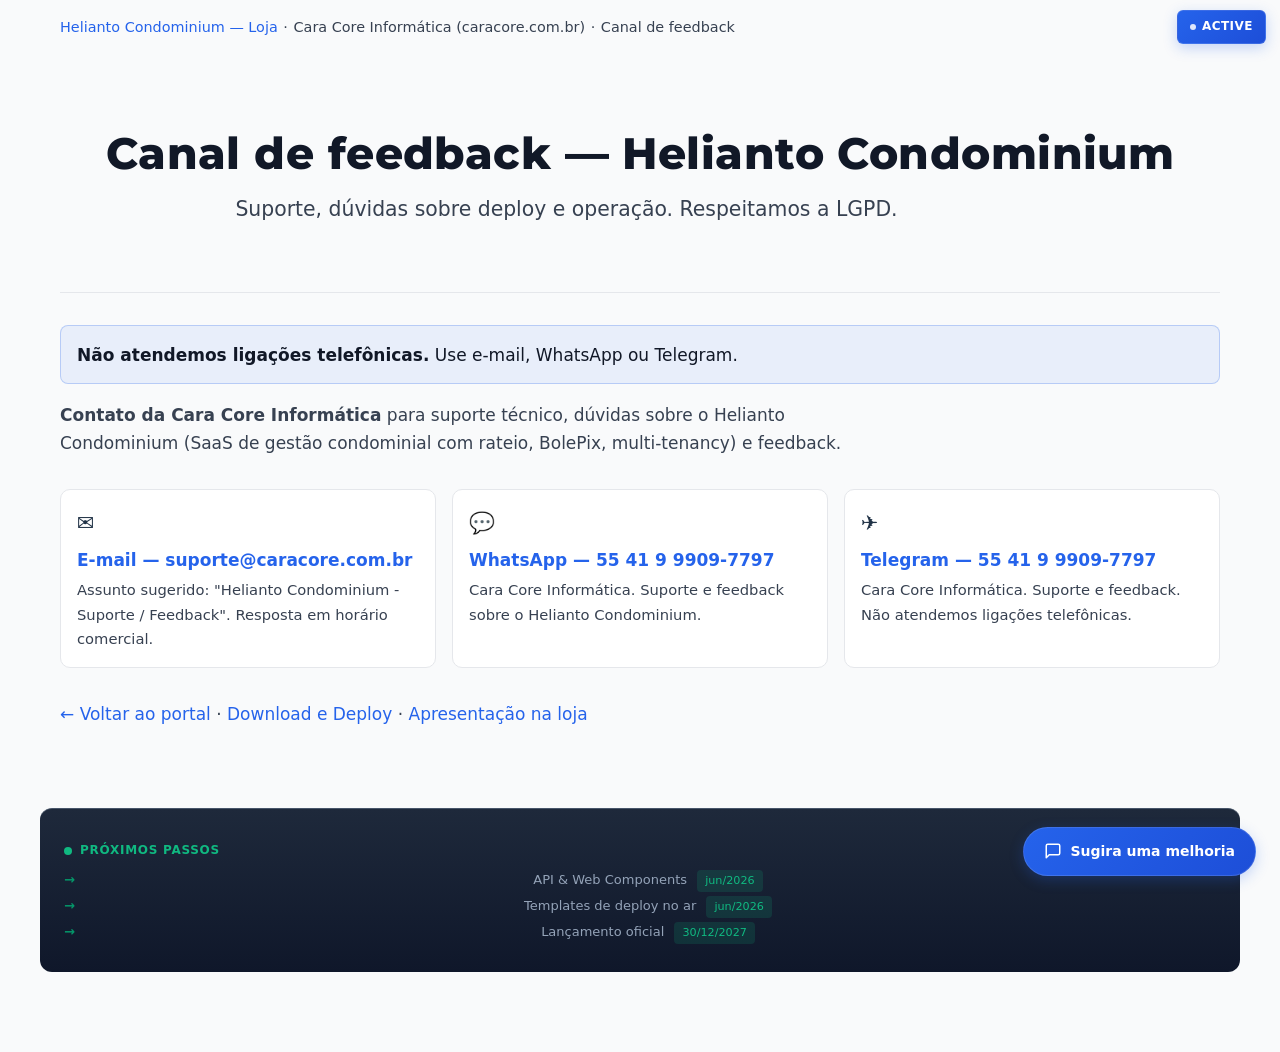
==== commit ed164483: "fix: update links to the new store URL across documentation" ====
--- a/docs/feedback/index.html
+++ b/docs/feedback/index.html
@@ -61,3 +61,4 @@
     <div class="evo-feedback-fab"><a href="../canal-feedback.html" class="evo-feedback-btn" aria-label="Canal de feedback da loja"><svg xmlns="http://www.w3.org/2000/svg" viewBox="0 0 24 24" fill="none" stroke="currentColor" stroke-width="2" stroke-linecap="round" stroke-linejoin="round"><path d="M21 15a2 2 0 0 1-2 2H7l-4 4V5a2 2 0 0 1 2-2h14a2 2 0 0 1 2 2z"/></svg> Sugira uma melhoria</a></div>
 </body>
 </html>
+
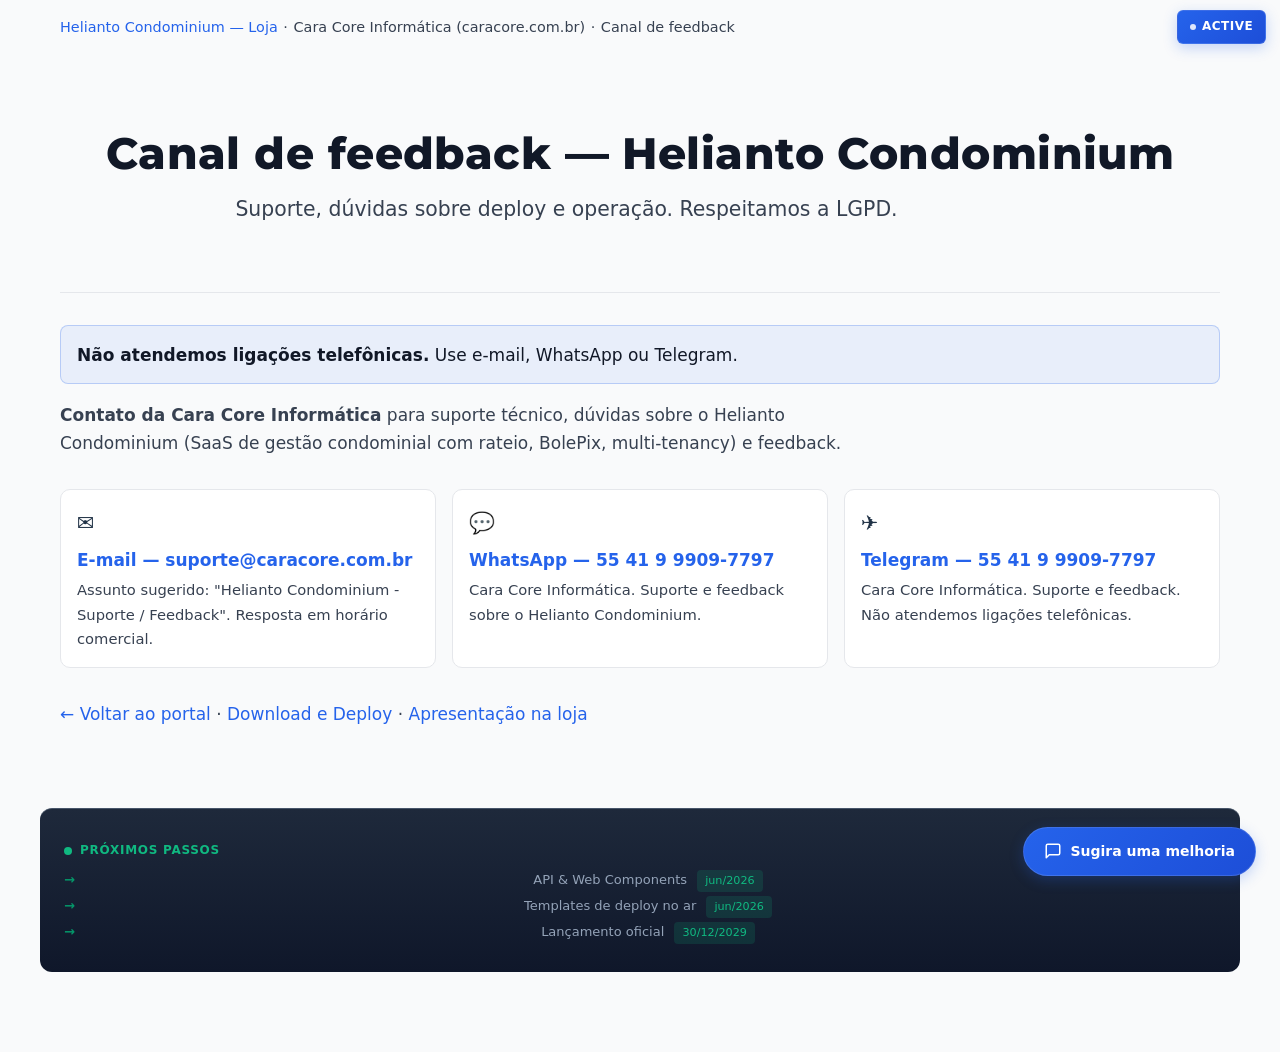
==== commit 80add3b0: "docs: lançamento público do Helianto em 30/12/2029 Ajusta vitrine, countdown e rodapés: GA deixa 202" ====
--- a/docs/feedback/index.html
+++ b/docs/feedback/index.html
@@ -57,7 +57,7 @@
     </div>
     <script src="../assets/js/main.js"></script>
     <div class="evo-beta-wrap" aria-hidden="true"><span class="evo-beta-badge" title="Vitrine Oficial">Active<span class="evo-beta-tooltip">Esta é a loja oficial de releases e guias do Helianto Condominium.</span></span></div>
-    <footer class="evo-roadmap-footer" role="contentinfo"><p class="evo-roadmap-title">Próximos passos</p><ul class="evo-roadmap-list"><li>API &amp; Web Components <span class="evo-roadmap-tag">jun/2026</span></li><li>Templates de deploy no ar <span class="evo-roadmap-tag">jun/2026</span></li><li>Lançamento oficial <span class="evo-roadmap-tag">30/12/2027</span></li></ul></footer>
+    <footer class="evo-roadmap-footer" role="contentinfo"><p class="evo-roadmap-title">Próximos passos</p><ul class="evo-roadmap-list"><li>API &amp; Web Components <span class="evo-roadmap-tag">jun/2026</span></li><li>Templates de deploy no ar <span class="evo-roadmap-tag">jun/2026</span></li><li>Lançamento oficial <span class="evo-roadmap-tag">30/12/2029</span></li></ul></footer>
     <div class="evo-feedback-fab"><a href="../canal-feedback.html" class="evo-feedback-btn" aria-label="Canal de feedback da loja"><svg xmlns="http://www.w3.org/2000/svg" viewBox="0 0 24 24" fill="none" stroke="currentColor" stroke-width="2" stroke-linecap="round" stroke-linejoin="round"><path d="M21 15a2 2 0 0 1-2 2H7l-4 4V5a2 2 0 0 1 2-2h14a2 2 0 0 1 2 2z"/></svg> Sugira uma melhoria</a></div>
 </body>
 </html>
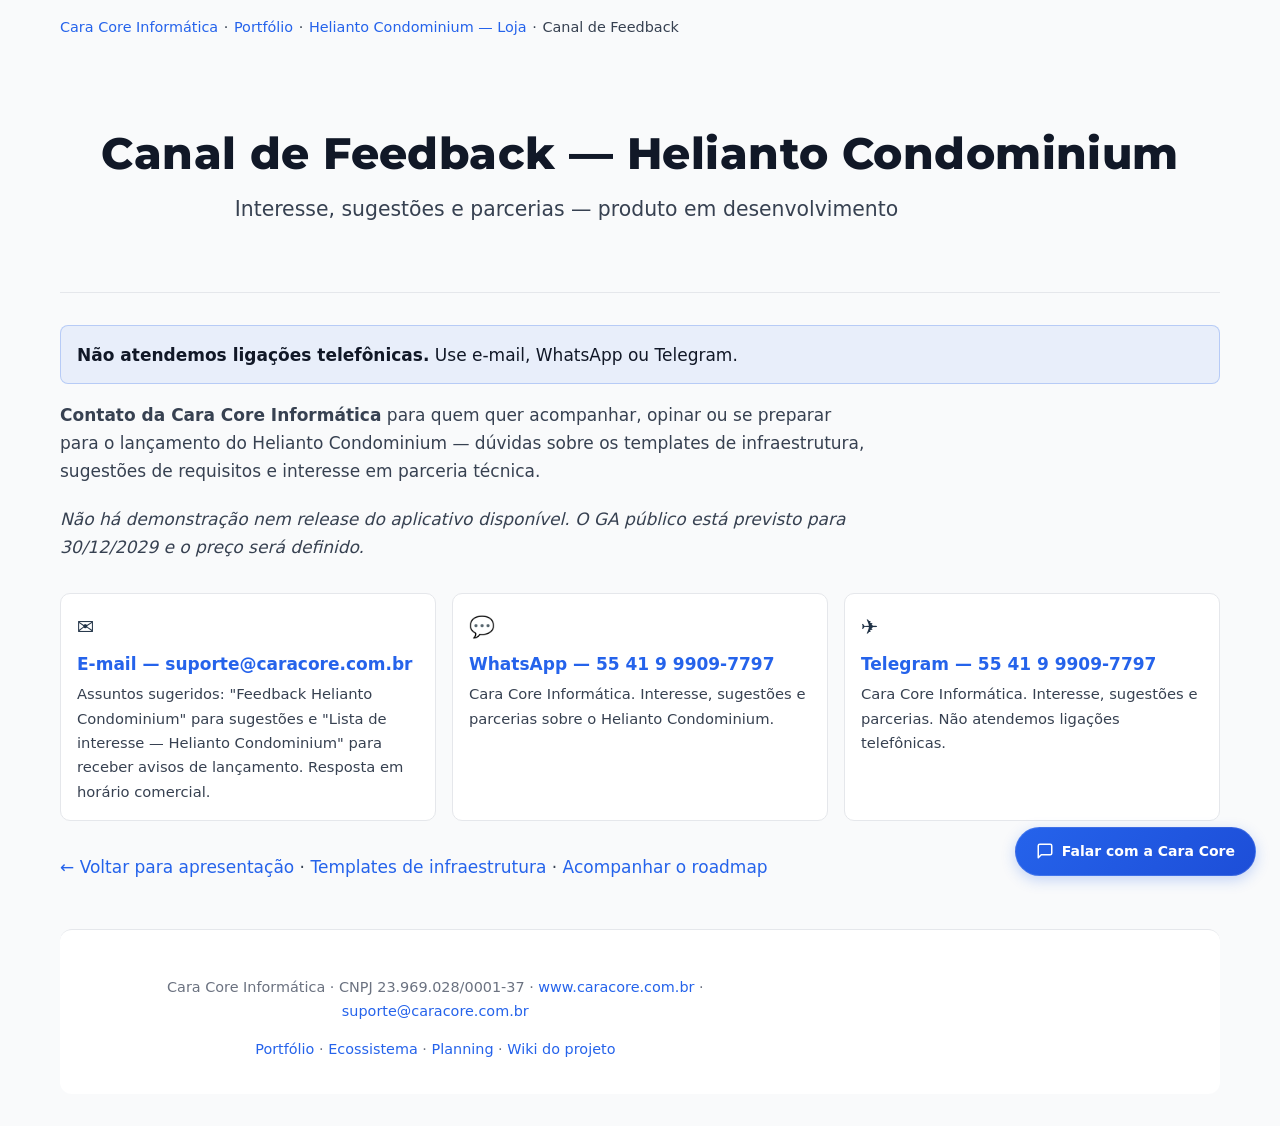
==== commit 0f01612c: "docs: alinhar vitrine e manual ao status real do produto - Vitrine: selo "em desenvolvimento · GA 30" ====
--- a/docs/feedback/index.html
+++ b/docs/feedback/index.html
@@ -3,8 +3,9 @@
 <head>
     <meta charset="UTF-8">
     <meta name="viewport" content="width=device-width, initial-scale=1.0">
-    <title>Canal de feedback — Helianto Condominium | Cara Core Informática</title>
-    <meta name="description" content="Suporte e feedback do Helianto Condominium: e-mail suporte@caracore.com.br, WhatsApp e Telegram. Plataforma SaaS de gestão condominial. Não atendemos ligações telefônicas.">
+    <title>Canal de Feedback — Helianto Condominium | Cara Core Informática</title>
+    <meta name="description" content="Interesse, sugestões e parcerias do Helianto Condominium, produto em desenvolvimento pela Cara Core Informática. Contato por e-mail, WhatsApp ou Telegram.">
+    <link rel="canonical" href="https://helianto.caracore.com.br/canal-feedback.html">
     <link rel="icon" href="../favicon.ico" type="image/x-icon">
     <link rel="stylesheet" href="../assets/caracore-tokens.css">
     <link rel="stylesheet" href="../assets/caracore-core-typography.css">
@@ -15,50 +16,56 @@
 <body class="page-feedback cc-i-page">
     <div class="wrapper">
         <nav class="breadcrumb" aria-label="Navegação">
+            <a href="https://www.caracore.com.br/">Cara Core Informática</a>
+            <span> · </span>
+            <a href="https://www.caracore.com.br/portfolio.html#caracore-helianto" rel="noopener">Portfólio</a>
+            <span> · </span>
             <a href="../index.html">Helianto Condominium — Loja</a>
             <span> · </span>
-            <span>Cara Core Informática (caracore.com.br)</span>
-            <span> · </span>
-            <span>Canal de feedback</span>
+            <span>Canal de Feedback</span>
         </nav>
 
         <header>
-            <h1>Canal de feedback — Helianto Condominium</h1>
-            <p class="subtitle">Suporte, dúvidas sobre deploy e operação. Respeitamos a LGPD.</p>
+            <h1>Canal de Feedback — Helianto Condominium</h1>
+            <p class="subtitle">Interesse, sugestões e parcerias — produto em desenvolvimento</p>
         </header>
 
         <div class="no-phone"><strong>Não atendemos ligações telefônicas.</strong> Use e-mail, WhatsApp ou Telegram.</div>
 
         <section class="intro">
-            <p><strong>Contato da Cara Core Informática</strong> para suporte técnico, dúvidas sobre o Helianto Condominium (SaaS de gestão condominial com rateio, BolePix, multi-tenancy) e feedback.</p>
+            <p><strong>Contato da Cara Core Informática</strong> para quem quer acompanhar, opinar ou se preparar para o lançamento do Helianto Condominium — dúvidas sobre os templates de infraestrutura, sugestões de requisitos e interesse em parceria técnica.</p>
+            <p class="note">Não há demonstração nem release do aplicativo disponível. O GA público está previsto para 30/12/2029 e o preço será definido.</p>
         </section>
 
         <section class="channels">
             <div class="channel-card" role="text">
                 <div class="icon">✉️</div>
                 <div class="title">E-mail — suporte@caracore.com.br</div>
-                <div class="desc">Assunto sugerido: &quot;Helianto Condominium - Suporte / Feedback&quot;. Resposta em horário comercial.</div>
+                <div class="desc">Assuntos sugeridos: &quot;Feedback Helianto Condominium&quot; para sugestões e &quot;Lista de interesse — Helianto Condominium&quot; para receber avisos de lançamento. Resposta em horário comercial.</div>
             </div>
             <div class="channel-card" role="text">
                 <div class="icon">💬</div>
                 <div class="title">WhatsApp — 55 41 9 9909-7797</div>
-                <div class="desc">Cara Core Informática. Suporte e feedback sobre o Helianto Condominium.</div>
+                <div class="desc">Cara Core Informática. Interesse, sugestões e parcerias sobre o Helianto Condominium.</div>
             </div>
             <div class="channel-card" role="text">
                 <div class="icon">✈️</div>
                 <div class="title">Telegram — 55 41 9 9909-7797</div>
-                <div class="desc">Cara Core Informática. Suporte e feedback. Não atendemos ligações telefônicas.</div>
+                <div class="desc">Cara Core Informática. Interesse, sugestões e parcerias. Não atendemos ligações telefônicas.</div>
             </div>
         </section>
 
         <nav class="back">
-            <a href="../index.html">← Voltar ao portal</a> · <a href="../download.html">Download e Deploy</a> · <a href="../index.html">Apresentação na loja</a>
+            <a href="../index.html">← Voltar para apresentação</a> · <a href="../download.html">Templates de infraestrutura</a> · <a href="https://www.caracore.com.br/planning.html" rel="noopener">Acompanhar o roadmap</a>
         </nav>
+
+        <footer class="helianto-footer">
+            <p class="footer-legal">Cara Core Informática · CNPJ 23.969.028/0001-37 · <a href="https://www.caracore.com.br/">www.caracore.com.br</a> · <a href="mailto:suporte@caracore.com.br">suporte@caracore.com.br</a></p>
+            <p class="footer-links"><a href="https://www.caracore.com.br/portfolio.html#caracore-helianto" rel="noopener">Portfólio</a> · <a href="https://www.caracore.com.br/ecosistema.html#roadmap" rel="noopener">Ecossistema</a> · <a href="https://www.caracore.com.br/planning.html" rel="noopener">Planning</a> · <a href="https://wiki.caracore.com.br/projeto-helianto.html" rel="noopener">Wiki do projeto</a></p>
+        </footer>
     </div>
     <script src="../assets/js/main.js"></script>
-    <div class="evo-beta-wrap" aria-hidden="true"><span class="evo-beta-badge" title="Vitrine Oficial">Active<span class="evo-beta-tooltip">Esta é a loja oficial de releases e guias do Helianto Condominium.</span></span></div>
-    <footer class="evo-roadmap-footer" role="contentinfo"><p class="evo-roadmap-title">Próximos passos</p><ul class="evo-roadmap-list"><li>API &amp; Web Components <span class="evo-roadmap-tag">jun/2026</span></li><li>Templates de deploy no ar <span class="evo-roadmap-tag">jun/2026</span></li><li>Lançamento oficial <span class="evo-roadmap-tag">30/12/2029</span></li></ul></footer>
-    <div class="evo-feedback-fab"><a href="../canal-feedback.html" class="evo-feedback-btn" aria-label="Canal de feedback da loja"><svg xmlns="http://www.w3.org/2000/svg" viewBox="0 0 24 24" fill="none" stroke="currentColor" stroke-width="2" stroke-linecap="round" stroke-linejoin="round"><path d="M21 15a2 2 0 0 1-2 2H7l-4 4V5a2 2 0 0 1 2-2h14a2 2 0 0 1 2 2z"/></svg> Sugira uma melhoria</a></div>
+    <div class="evo-feedback-fab"><a href="../canal-feedback.html" class="evo-feedback-btn" aria-label="Falar com a Cara Core"><svg xmlns="http://www.w3.org/2000/svg" viewBox="0 0 24 24" fill="none" stroke="currentColor" stroke-width="2" stroke-linecap="round" stroke-linejoin="round"><path d="M21 15a2 2 0 0 1-2 2H7l-4 4V5a2 2 0 0 1 2-2h14a2 2 0 0 1 2 2z"/></svg> Falar com a Cara Core</a></div>
 </body>
 </html>
 
--- a/docs/assets/css/styles.css
+++ b/docs/assets/css/styles.css
@@ -256,19 +256,19 @@
 }
 
 /* Banners institucionais */
-.cso-launch-banner {
+.helianto-banner {
     border-radius: var(--cc-radius-lg);
     padding: var(--cc-space-lg) var(--cc-space-xl);
     margin-bottom: var(--cc-space-lg);
 }
 
-.cso-launch-banner--official {
+.helianto-banner--official {
     background: linear-gradient(135deg, var(--cc-primary-dark), var(--cc-secondary));
     color: #ffffff;
     border: none;
 }
 
-.cso-launch-banner--official .cso-launch-label {
+.helianto-banner--official .helianto-banner-label {
     display: inline-block;
     background: var(--cc-accent);
     color: #ffffff;
@@ -276,13 +276,13 @@
     border-radius: var(--cc-radius-sm);
 }
 
-.cso-launch-banner--official .cso-launch-date {
+.helianto-banner--official .helianto-banner-text {
     color: #ffffff;
     font-size: 1.1rem;
     line-height: 1.5;
 }
 
-.cso-launch-banner--sovereignty {
+.helianto-banner--sovereignty {
     background: var(--cc-surface);
     border: 1px solid var(--cc-border);
     border-left: 5px solid var(--cc-primary);
@@ -290,15 +290,29 @@
     margin-bottom: var(--cc-space-2xl);
 }
 
-.cso-launch-banner--sovereignty .cso-launch-label {
-    color: var(--cc-primary);
-}
-
-.cso-launch-banner--sovereignty .cso-launch-date {
-    color: var(--cc-text-body);
-}
-
-.cso-launch-label {
+.helianto-banner--sovereignty .helianto-banner-label {
+    color: var(--cc-primary);
+}
+
+.helianto-banner--sovereignty .helianto-banner-text {
+    color: var(--cc-text-body);
+}
+
+.helianto-banner--warning {
+    background: linear-gradient(90deg, rgba(245, 158, 11, 0.12), rgba(37, 99, 235, 0.07));
+    border: 1px solid rgba(245, 158, 11, 0.35);
+    border-left: 5px solid var(--cc-accent-warm);
+}
+
+.helianto-banner--warning .helianto-banner-label {
+    color: var(--cc-accent-warm);
+}
+
+.helianto-banner--warning .helianto-banner-text {
+    color: var(--cc-text);
+}
+
+.helianto-banner-label {
     margin: 0 0 0.35rem 0;
     font-weight: var(--cc-font-weight-heading);
     letter-spacing: 0.03em;
@@ -306,31 +320,62 @@
     font-size: 0.78rem;
 }
 
-.cso-launch-date {
+.helianto-banner-text {
     margin: 0;
     color: var(--cc-text);
 }
 
-.cso-prelaunch-banner {
-    border: 1px solid rgba(245, 158, 11, 0.35);
-    border-left: 5px solid var(--cc-accent-warm);
-    border-radius: var(--cc-radius-md);
-    background: linear-gradient(90deg, rgba(245, 158, 11, 0.12), rgba(37, 99, 235, 0.07));
-    padding: 1rem 1.25rem;
-}
-
-.cso-prelaunch-label {
-    margin: 0 0 0.35rem 0;
-    color: var(--cc-accent-warm);
+/* Status do produto */
+.helianto-status-line {
+    display: flex;
+    flex-wrap: wrap;
+    align-items: center;
+    gap: 0.6rem;
+    margin: 0 0 0.75rem 0;
+}
+
+.helianto-status-pill {
+    display: inline-block;
+    padding: 0.2rem 0.65rem;
+    border-radius: var(--cc-radius-pill);
+    background: rgba(245, 158, 11, 0.15);
+    border: 1px solid rgba(245, 158, 11, 0.45);
+    color: var(--cc-accent-warm-hover);
+    font-size: 0.8rem;
     font-weight: var(--cc-font-weight-semibold);
+    letter-spacing: 0.05em;
+    text-transform: uppercase;
+}
+
+.helianto-status-text {
+    color: var(--cc-text-muted);
+    font-size: var(--cc-font-size-sm);
+}
+
+.helianto-countdown {
+    display: inline-flex;
+    flex-wrap: wrap;
+    align-items: baseline;
+    gap: 0.5rem;
+    margin: 0 0 var(--cc-space-md) 0;
+    padding: 0.5rem 0.9rem;
+    background: var(--cc-bg-muted);
+    border: 1px solid var(--cc-border);
+    border-radius: var(--cc-radius-sm);
+}
+
+.helianto-countdown-label {
+    color: var(--cc-text-muted);
+    font-size: 0.85rem;
+    font-weight: var(--cc-font-weight-medium);
+    text-transform: uppercase;
     letter-spacing: 0.03em;
-    text-transform: uppercase;
-    font-size: 0.78rem;
-}
-
-.cso-prelaunch-title {
+}
+
+.helianto-countdown #countdown {
     margin: 0;
-    color: var(--cc-text);
+    font-size: 1.15rem;
+    font-weight: var(--cc-font-weight-heading);
 }
 
 /* Hero e CTAs */
@@ -356,6 +401,8 @@
     margin: 0 0 1rem 0;
     font-size: 2.5rem;
     line-height: var(--cc-line-height-heading);
+    border-bottom: 2px solid var(--cc-border);
+    padding-bottom: 0.5rem;
 }
 
 .hero-tagline {
@@ -689,75 +736,6 @@
     text-decoration: underline;
 }
 
-/* Blocos CSO legados */
-.cso-content {
-    display: grid;
-    gap: 1.1rem;
-}
-
-.cso-overview,
-.cso-tech-specs,
-.cso-launch-info,
-.cso-links {
-    background: var(--cc-surface);
-    border: 1px solid var(--cc-border);
-    border-radius: var(--cc-radius-md);
-    padding: 1.1rem 1.2rem;
-}
-
-.cso-overview h3,
-.cso-tech-specs h3,
-.cso-launch-info h3,
-.cso-links h3 {
-    margin: 0 0 0.7rem 0;
-    color: var(--cc-primary);
-}
-
-.cso-overview p,
-.cso-tech-specs p,
-.cso-launch-info p,
-.cso-links li {
-    color: var(--cc-text-body);
-}
-
-.cso-links ul {
-    margin: 0;
-    padding-left: 1rem;
-}
-
-.cso-links a {
-    color: var(--cc-primary);
-    text-decoration: none;
-}
-
-.cso-links a:hover {
-    text-decoration: underline;
-}
-
-.cso-features-grid {
-    display: grid;
-    grid-template-columns: repeat(3, minmax(0, 1fr));
-    gap: 1rem;
-}
-
-.cso-feature-card {
-    background: var(--cc-surface);
-    border: 1px solid var(--cc-border);
-    border-radius: var(--cc-radius-md);
-    padding: 1rem;
-    box-shadow: var(--cc-shadow-sm);
-}
-
-.cso-feature-card h4 {
-    margin: 0 0 0.5rem 0;
-    color: var(--cc-primary);
-}
-
-.cso-feature-card p {
-    margin: 0;
-    color: var(--cc-text-body);
-}
-
 .specs-grid {
     display: grid;
     grid-template-columns: repeat(auto-fit, minmax(200px, 1fr));
@@ -890,7 +868,7 @@
 }
 
 footer,
-.cso-footer {
+.helianto-footer {
     background: var(--cc-surface);
     border-top: 1px solid var(--cc-border);
     padding: var(--cc-space-xl);
@@ -902,19 +880,88 @@
 }
 
 footer p,
-.cso-footer p {
+.helianto-footer p {
     margin-bottom: 8px;
 }
 
 footer a,
-.cso-footer a {
+.helianto-footer a {
     color: var(--cc-primary);
     text-decoration: none;
 }
 
 footer a:hover,
-.cso-footer a:hover {
+.helianto-footer a:hover {
     text-decoration: underline;
+}
+
+.helianto-footer .footer-links {
+    margin-bottom: 0;
+}
+
+/* Roadmap */
+.roadmap-split {
+    display: grid;
+    grid-template-columns: repeat(auto-fit, minmax(280px, 1fr));
+    gap: var(--cc-space-lg);
+    margin: var(--cc-space-lg) 0 var(--cc-space-xl);
+}
+
+.roadmap-panel {
+    background: var(--cc-surface);
+    border: 1px solid var(--cc-border);
+    border-radius: var(--cc-radius-md);
+    padding: var(--cc-space-lg);
+    box-shadow: var(--cc-shadow-sm);
+}
+
+.roadmap-panel--exists {
+    border-left: 4px solid var(--cc-accent);
+}
+
+.roadmap-panel--next {
+    border-left: 4px solid var(--cc-accent-warm);
+}
+
+.roadmap-panel h3 {
+    color: var(--cc-primary);
+    font-size: 1.1rem;
+    margin-bottom: 0.75rem;
+}
+
+.roadmap-panel .content-list li {
+    color: var(--cc-text-body);
+}
+
+.status-tag {
+    display: inline-block;
+    margin-top: 0.5rem;
+    padding: 0.15rem 0.6rem;
+    border-radius: var(--cc-radius-pill);
+    font-size: 0.72rem;
+    font-weight: var(--cc-font-weight-semibold);
+    letter-spacing: 0.05em;
+    text-transform: uppercase;
+}
+
+.status-tag--done {
+    background: var(--cc-badge-finance-bg);
+    color: var(--cc-badge-finance-text);
+}
+
+.status-tag--now {
+    background: var(--cc-badge-infra-bg);
+    color: var(--cc-badge-infra-text);
+}
+
+.status-tag--planned {
+    background: var(--cc-bg-muted);
+    color: var(--cc-text-subtle);
+}
+
+.status-tag--target {
+    background: var(--cc-badge-security-bg);
+    color: var(--cc-badge-security-text);
 }
 
 footer .soberania {
@@ -1012,7 +1059,6 @@
         grid-template-columns: 1fr;
     }
 
-    .cso-features-grid,
     .specs-grid {
         grid-template-columns: 1fr;
     }
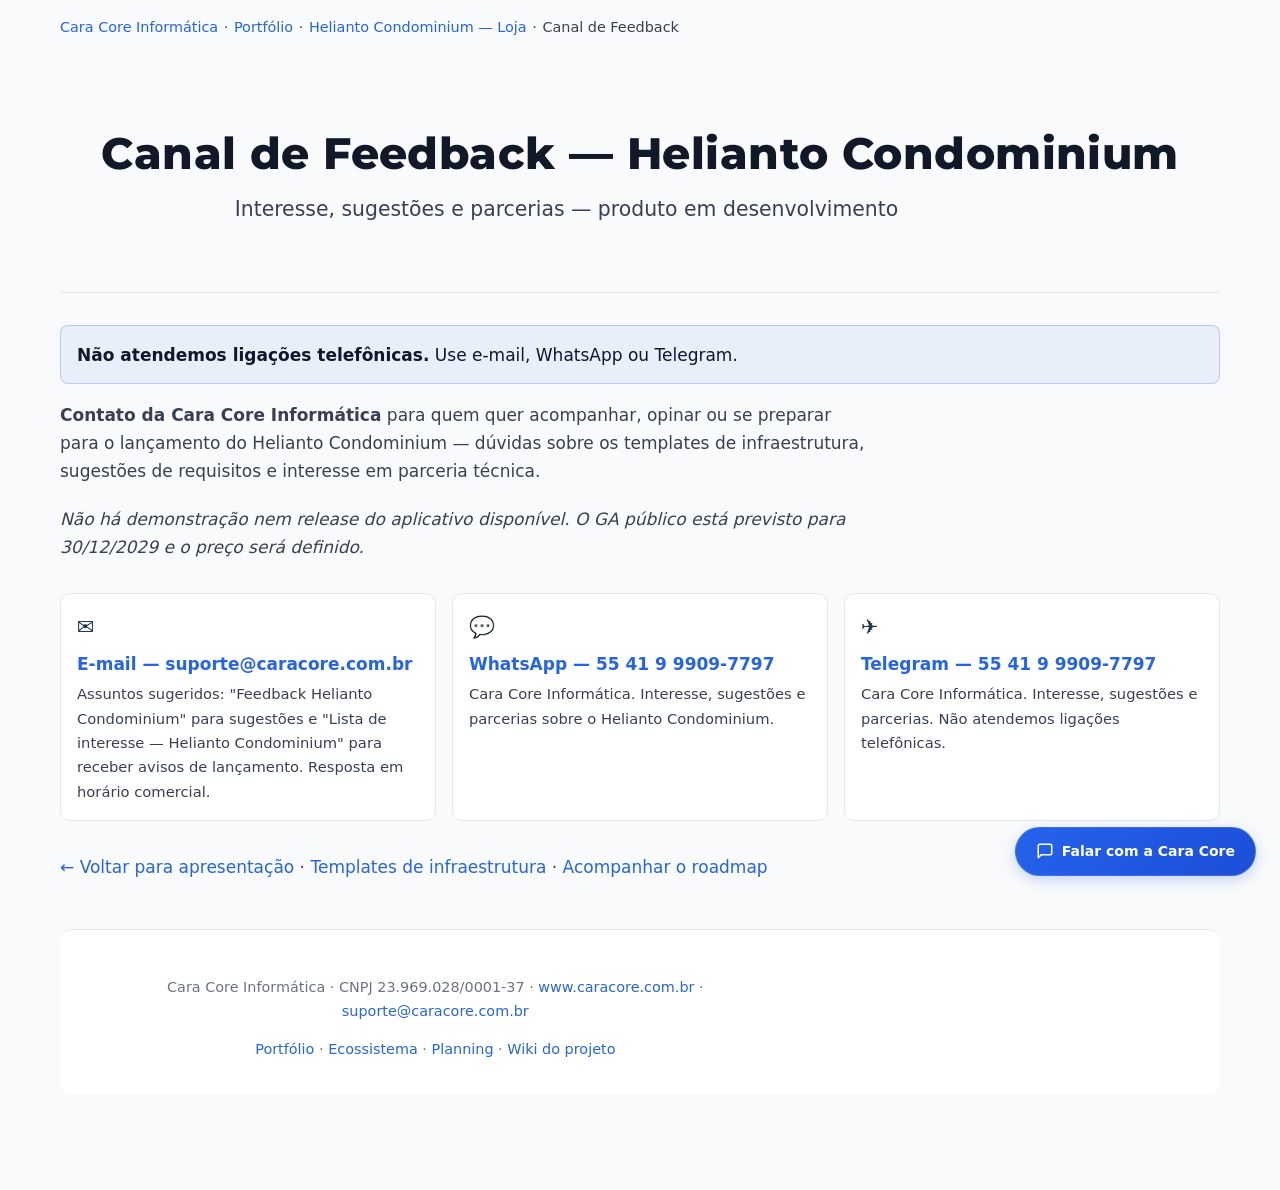
==== commit 33a48516: "fix(html): zera os erros do Nu nas paginas do Helianto role="text" nao existe no ARIA e o navegador " ====
--- a/docs/feedback/index.html
+++ b/docs/feedback/index.html
@@ -38,17 +38,17 @@
         </section>
 
         <section class="channels">
-            <div class="channel-card" role="text">
+            <div class="channel-card">
                 <div class="icon">✉️</div>
                 <div class="title">E-mail — suporte@caracore.com.br</div>
                 <div class="desc">Assuntos sugeridos: &quot;Feedback Helianto Condominium&quot; para sugestões e &quot;Lista de interesse — Helianto Condominium&quot; para receber avisos de lançamento. Resposta em horário comercial.</div>
             </div>
-            <div class="channel-card" role="text">
+            <div class="channel-card">
                 <div class="icon">💬</div>
                 <div class="title">WhatsApp — 55 41 9 9909-7797</div>
                 <div class="desc">Cara Core Informática. Interesse, sugestões e parcerias sobre o Helianto Condominium.</div>
             </div>
-            <div class="channel-card" role="text">
+            <div class="channel-card">
                 <div class="icon">✈️</div>
                 <div class="title">Telegram — 55 41 9 9909-7797</div>
                 <div class="desc">Cara Core Informática. Interesse, sugestões e parcerias. Não atendemos ligações telefônicas.</div>
--- a/docs/assets/css/styles.css
+++ b/docs/assets/css/styles.css
@@ -21,7 +21,7 @@
 .wrapper {
     max-width: 1200px;
     margin: 0 auto;
-    padding: 0 20px;
+    padding: 0 20px 6rem;
 }
 
 header {
@@ -350,6 +350,16 @@
 .helianto-status-text {
     color: var(--cc-text-muted);
     font-size: var(--cc-font-size-sm);
+}
+
+.helianto-status-text::before {
+    content: "· ";
+}
+
+@media (max-width: 480px) {
+    .helianto-status-text::before {
+        content: none;
+    }
 }
 
 .helianto-countdown {
@@ -768,11 +778,6 @@
     gap: 0.65rem;
 }
 
-.page-feedback .wrapper,
-.download-page .wrapper {
-    padding-bottom: 2rem;
-}
-
 .requirements-section ul,
 .verification-section ul,
 .installation-section ol {
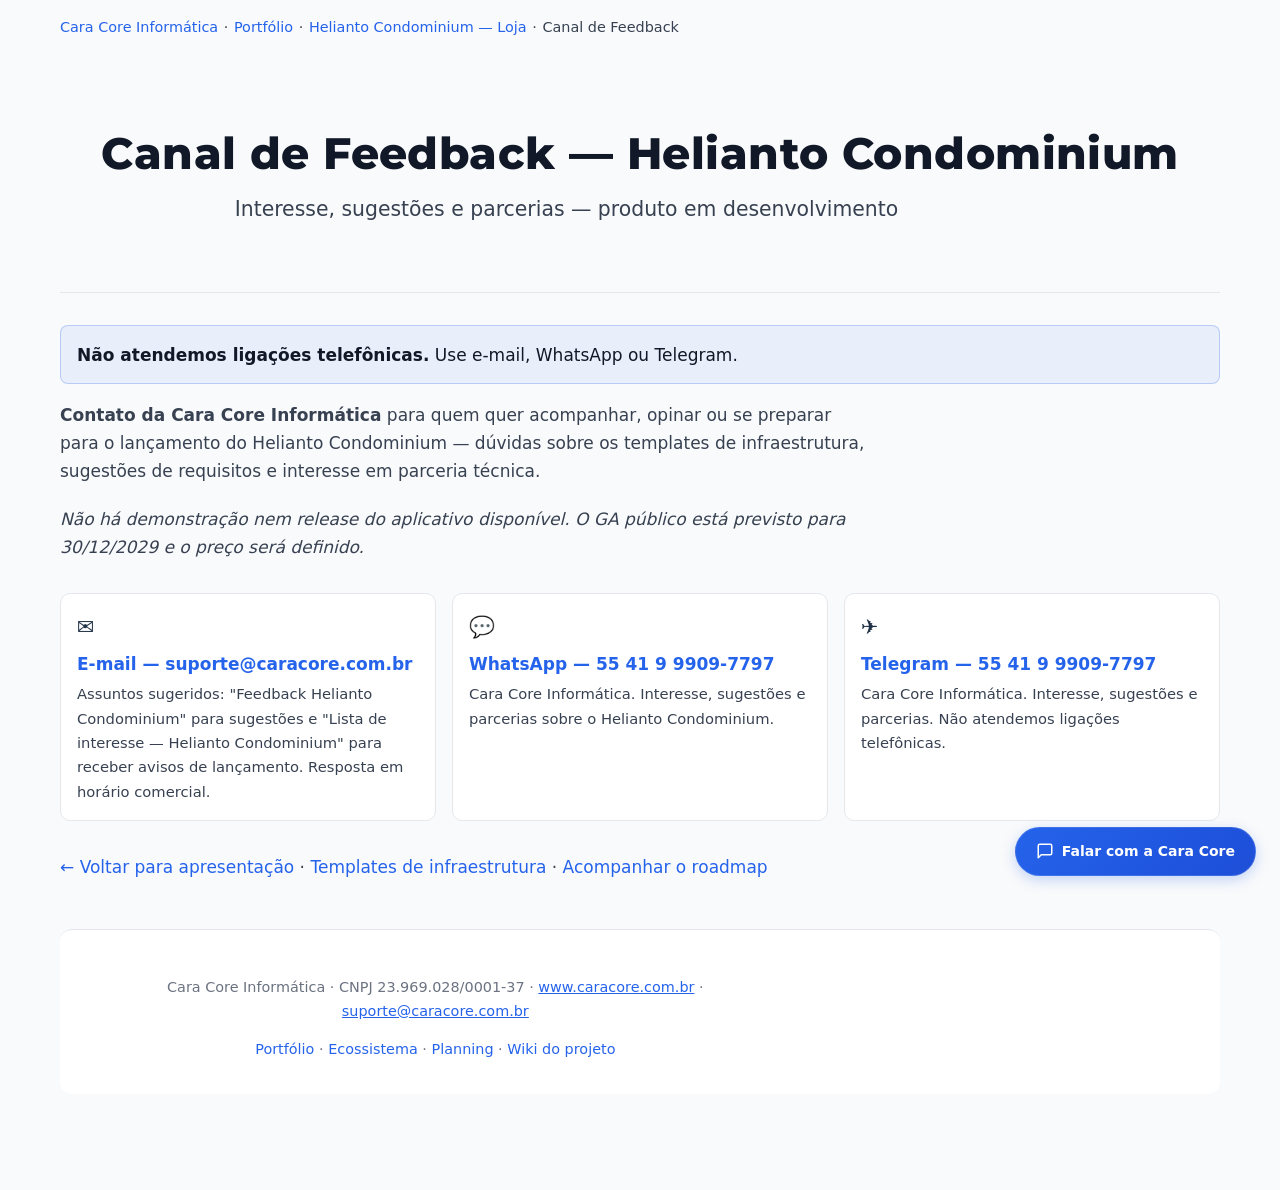
==== commit 532dde46: "fix(a11y): landmark main em 6 paginas e links de texto sublinhados" ====
--- a/docs/feedback/index.html
+++ b/docs/feedback/index.html
@@ -30,6 +30,7 @@
             <p class="subtitle">Interesse, sugestões e parcerias — produto em desenvolvimento</p>
         </header>
 
+        <main>
         <div class="no-phone"><strong>Não atendemos ligações telefônicas.</strong> Use e-mail, WhatsApp ou Telegram.</div>
 
         <section class="intro">
@@ -59,6 +60,7 @@
             <a href="../index.html">← Voltar para apresentação</a> · <a href="../download.html">Templates de infraestrutura</a> · <a href="https://www.caracore.com.br/planning.html" rel="noopener">Acompanhar o roadmap</a>
         </nav>
 
+        </main>
         <footer class="helianto-footer">
             <p class="footer-legal">Cara Core Informática · CNPJ 23.969.028/0001-37 · <a href="https://www.caracore.com.br/">www.caracore.com.br</a> · <a href="mailto:suporte@caracore.com.br">suporte@caracore.com.br</a></p>
             <p class="footer-links"><a href="https://www.caracore.com.br/portfolio.html#caracore-helianto" rel="noopener">Portfólio</a> · <a href="https://www.caracore.com.br/ecosistema.html#roadmap" rel="noopener">Ecossistema</a> · <a href="https://www.caracore.com.br/planning.html" rel="noopener">Planning</a> · <a href="https://wiki.caracore.com.br/projeto-helianto.html" rel="noopener">Wiki do projeto</a></p>
--- a/docs/assets/css/styles.css
+++ b/docs/assets/css/styles.css
@@ -739,7 +739,7 @@
 
 .content-list a {
     color: var(--cc-primary);
-    text-decoration: none;
+    text-decoration: underline;
 }
 
 .content-list a:hover {
@@ -897,6 +897,12 @@
 
 footer a:hover,
 .helianto-footer a:hover {
+    text-decoration: underline;
+}
+
+/* Links no meio do texto: sublinhado como distincao que nao depende so da cor (WCAG 1.4.1) */
+footer .footer-legal a,
+.helianto-footer .footer-legal a {
     text-decoration: underline;
 }
 
